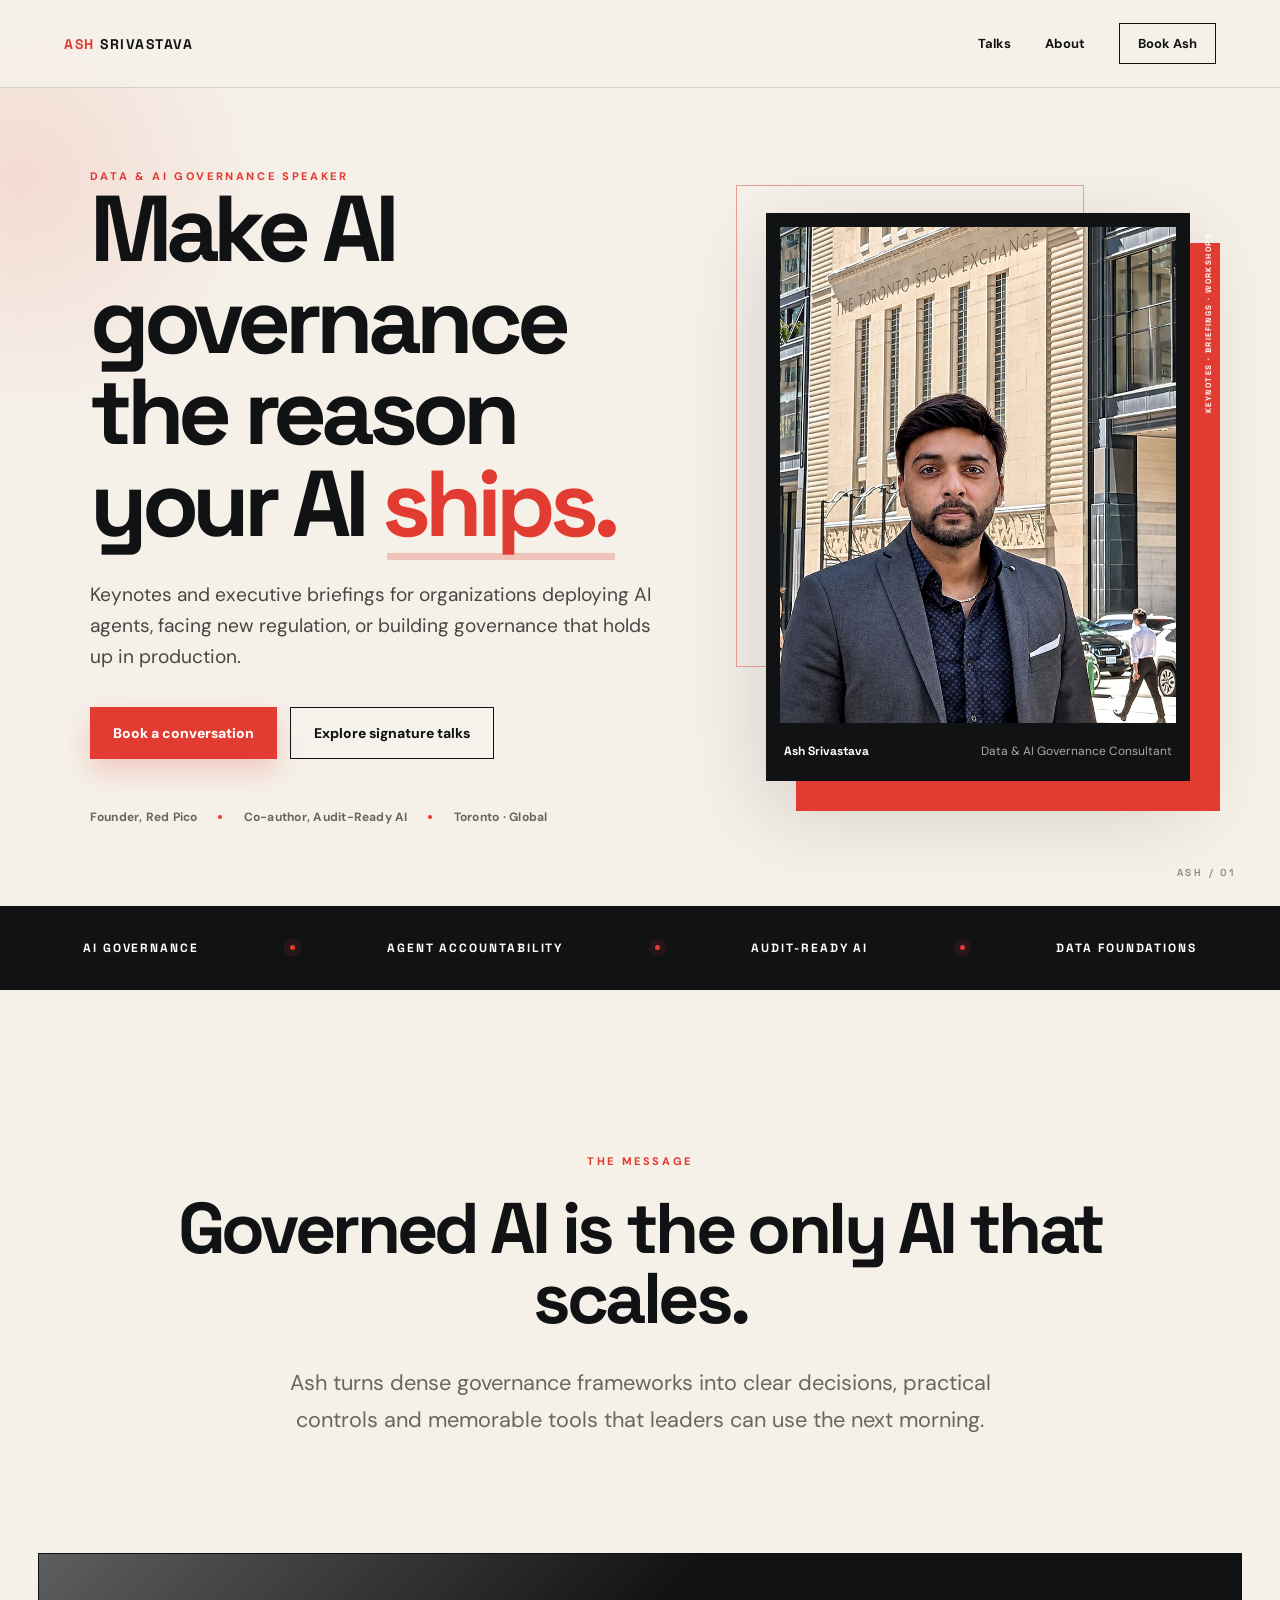
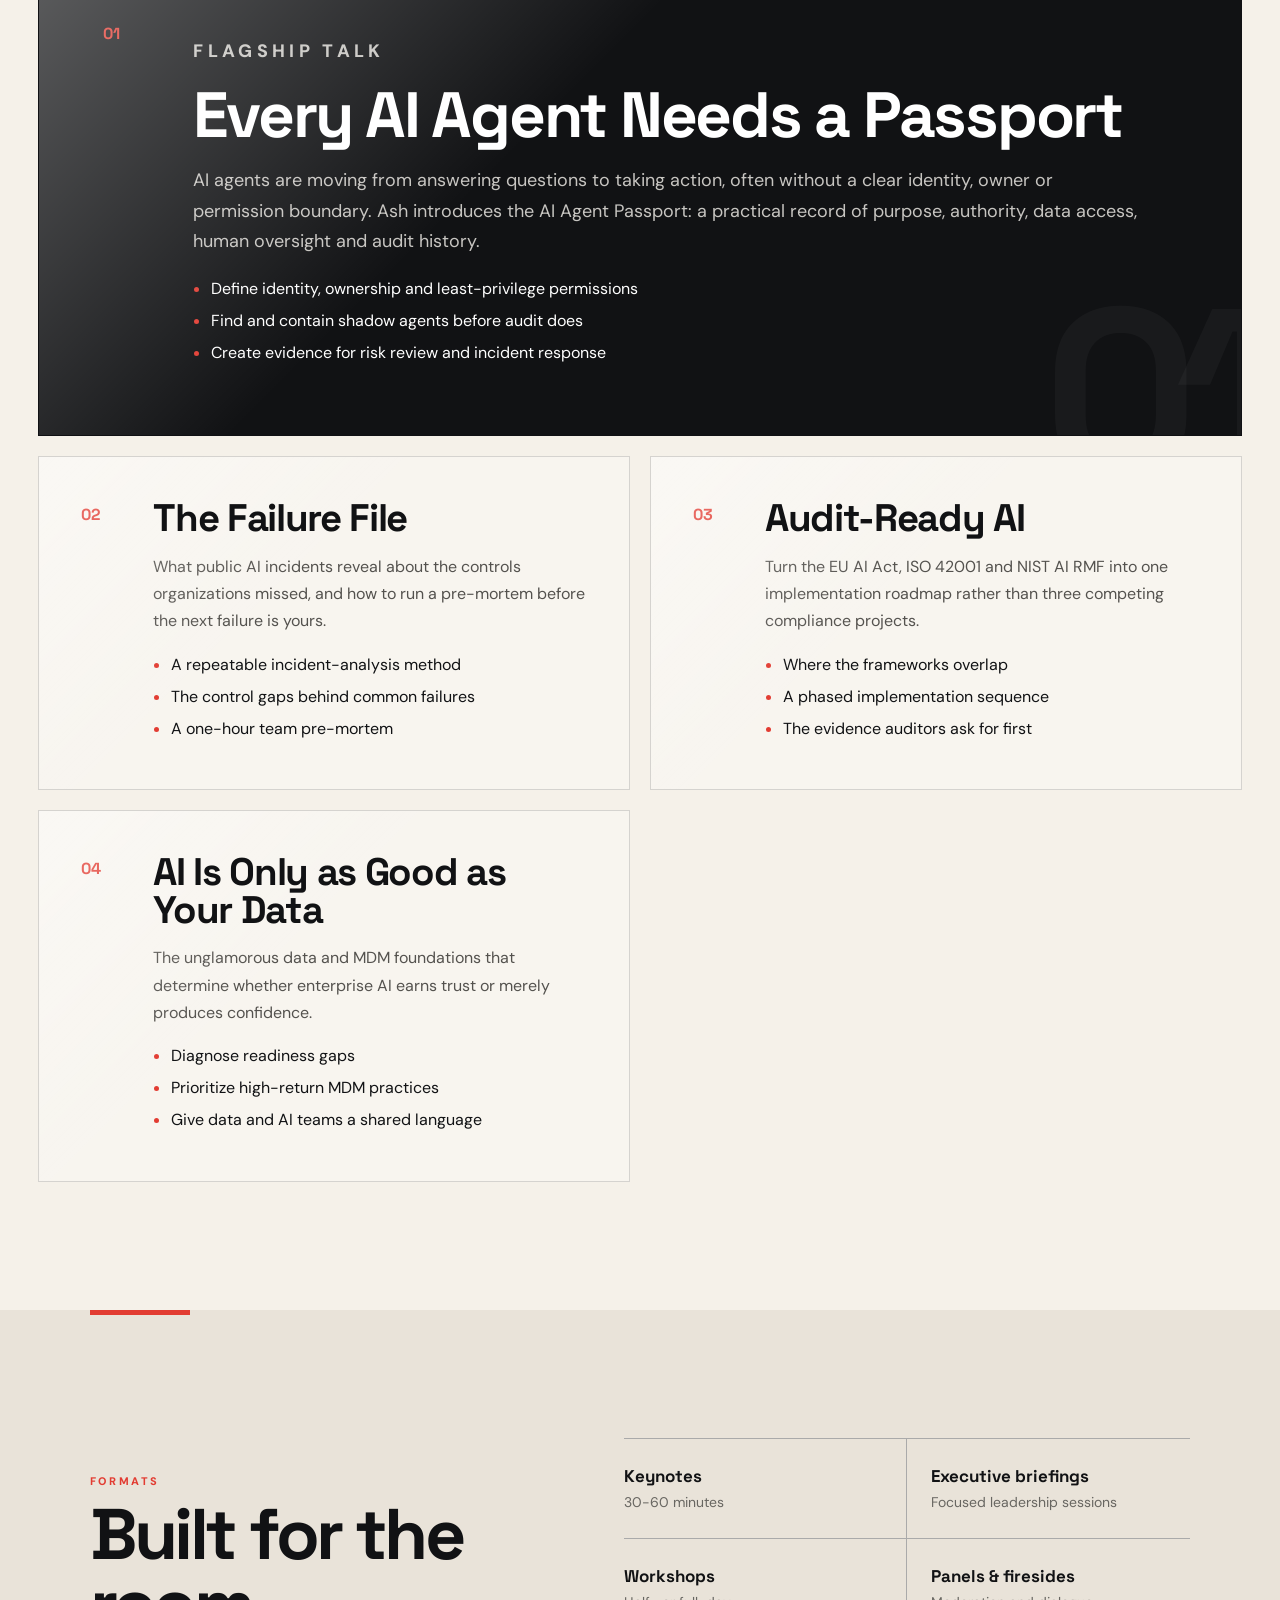
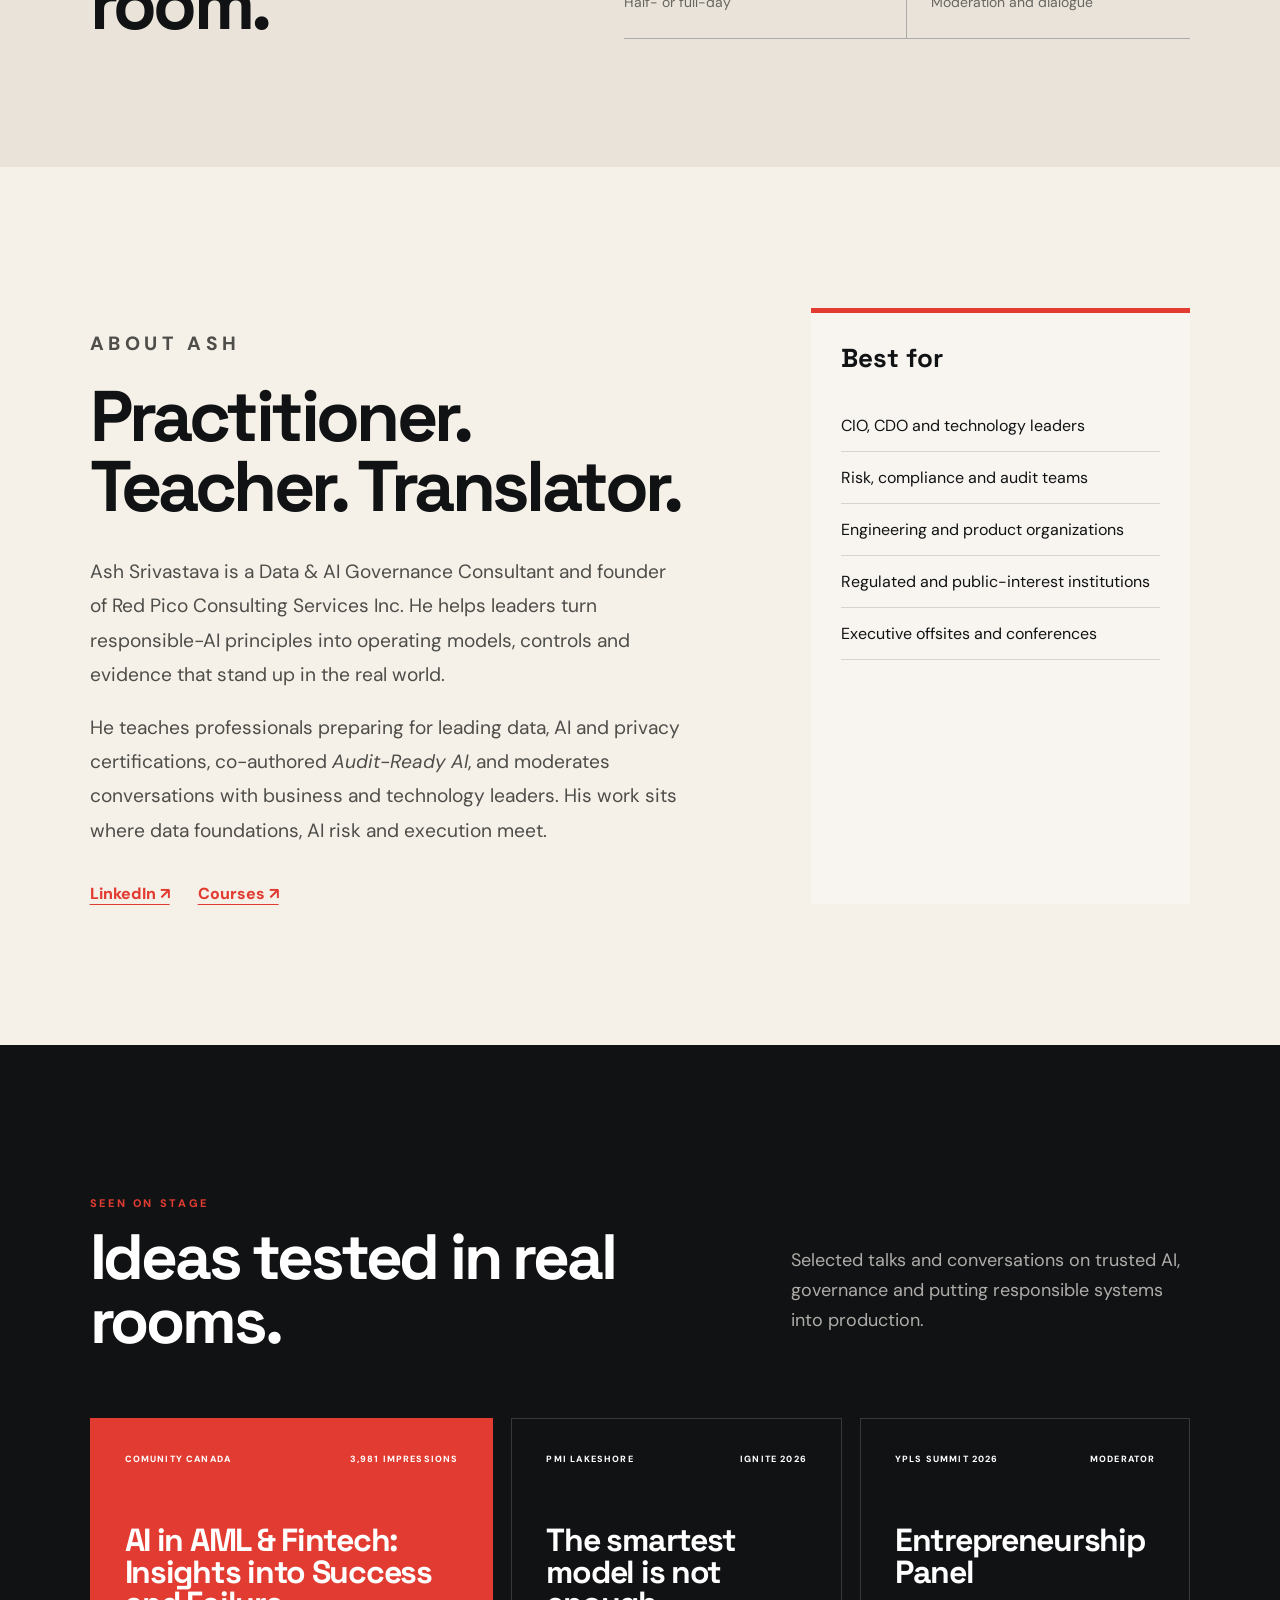
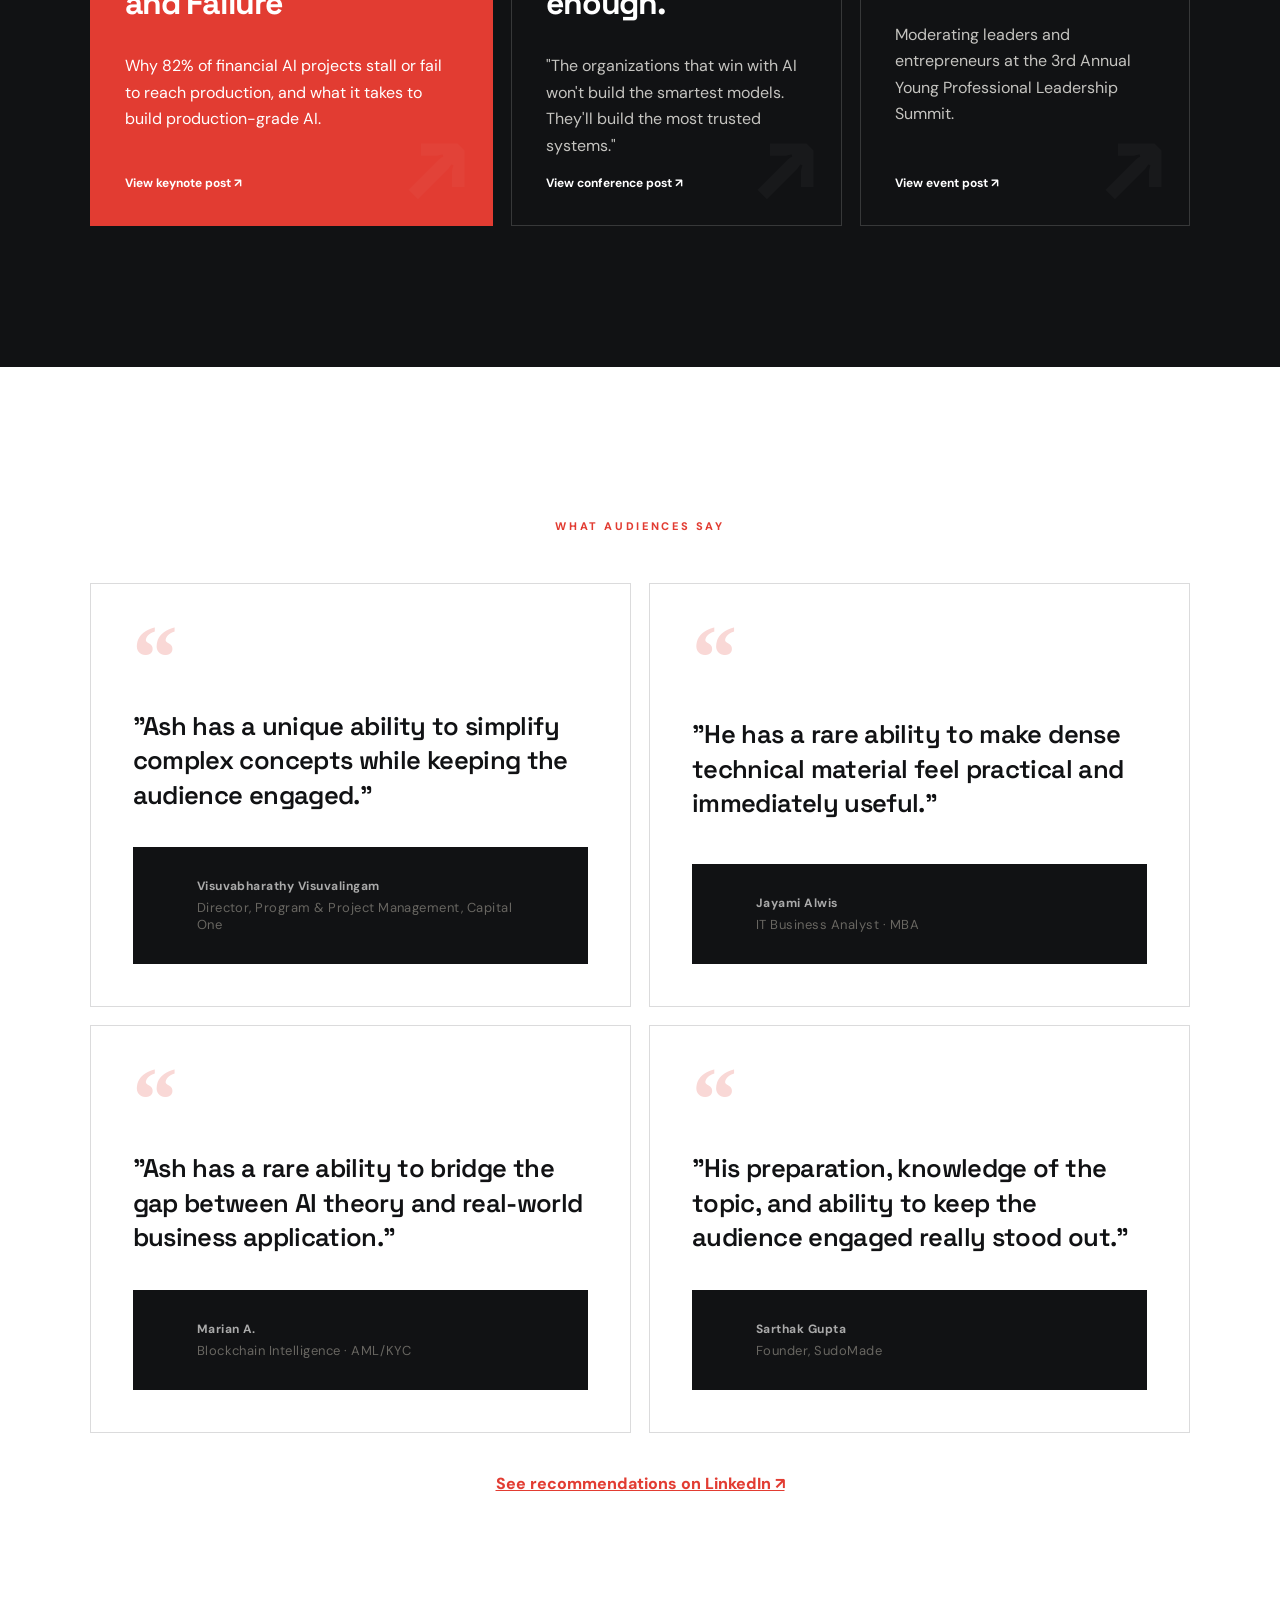
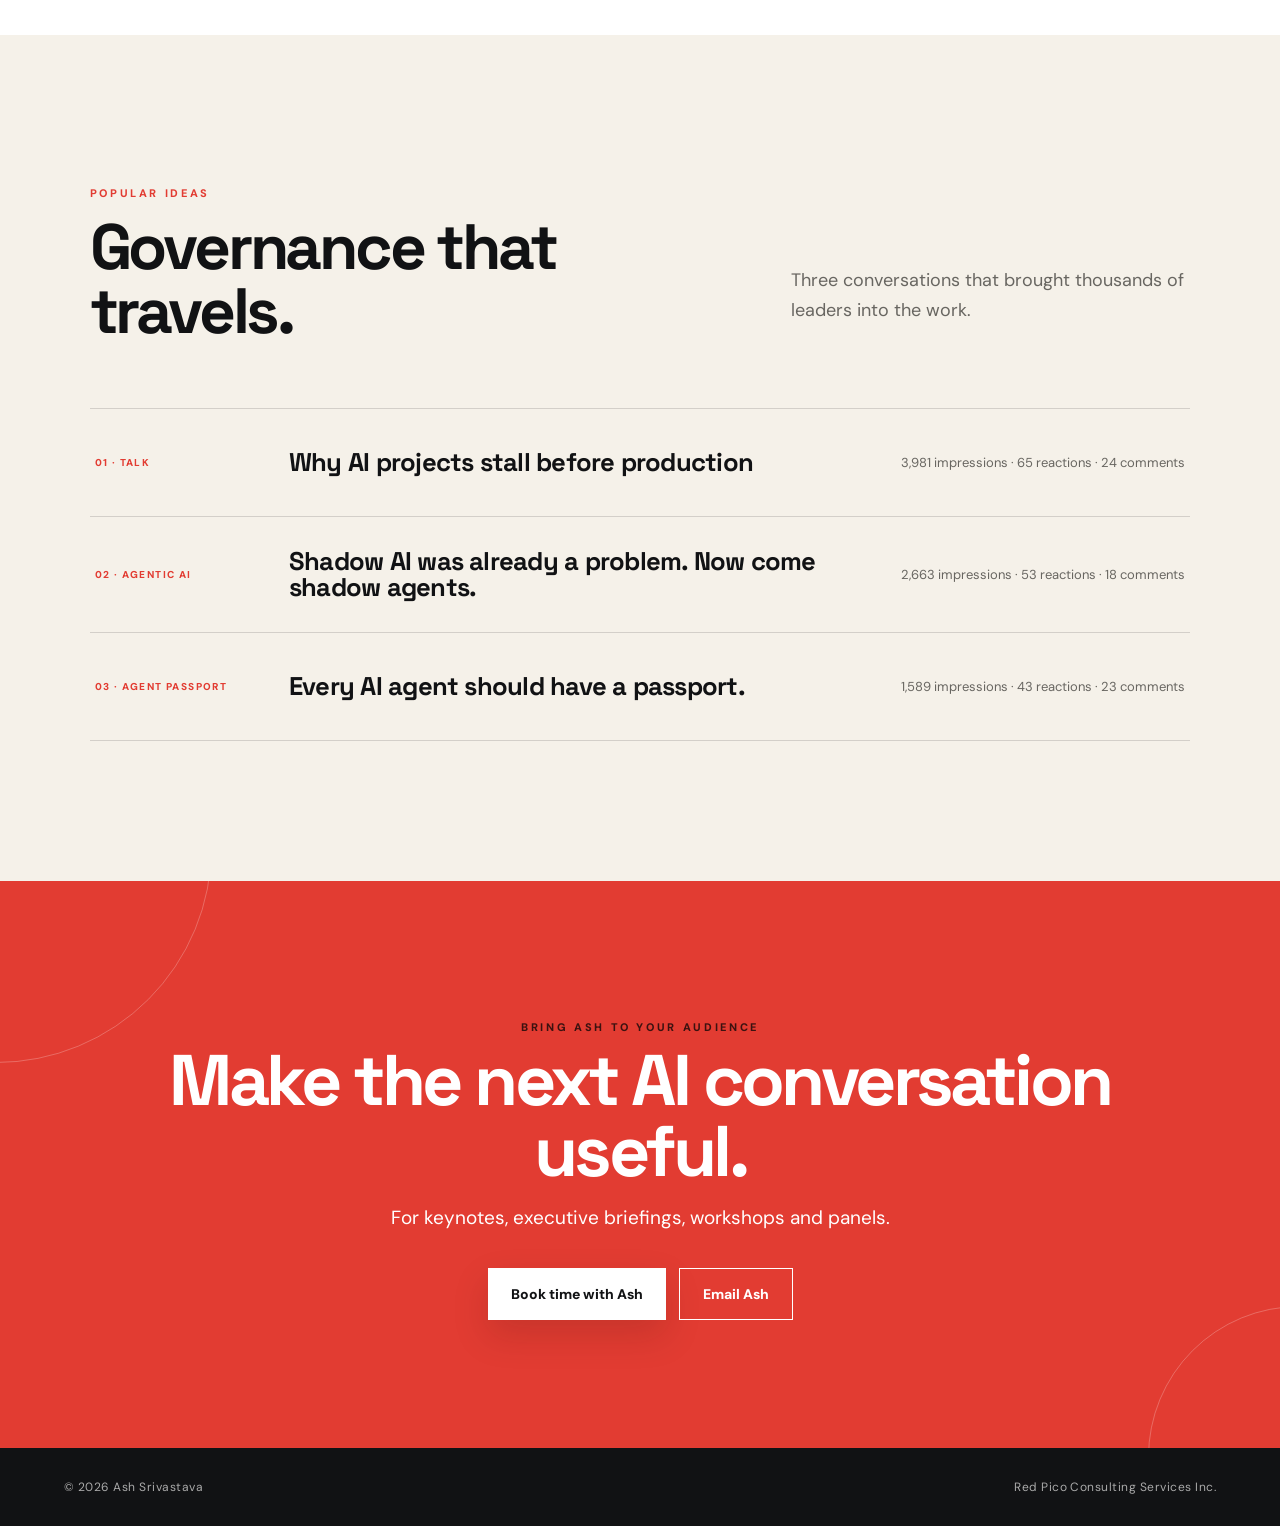
==== index.html @ 7bf3109d "Use professionally retouched hero headshot" ====
<!doctype html><html lang="en"><head><meta charset="utf-8"><meta name="viewport" content="width=device-width,initial-scale=1"><title>Ash Srivastava | Data & AI Governance Speaker</title><meta name="description" content="Keynotes, executive briefings and workshops on AI governance, agent accountability and audit-ready AI."><link rel="preconnect" href="https://fonts.googleapis.com"><link rel="preconnect" href="https://fonts.gstatic.com" crossorigin><link href="https://fonts.googleapis.com/css2?family=DM+Sans:wght@400;500;600;700&family=Space+Grotesk:wght@500;600;700&display=swap" rel="stylesheet"><link rel="stylesheet" href="styles-v3.css"></head><body>
<header class="nav"><a class="brand" href="#top"><span>ASH</span> SRIVASTAVA</a><nav><a href="#talks">Talks</a><a href="#about">About</a><a href="#book" class="nav-cta">Book Ash</a></nav></header>
<main id="top">
<section class="hero"><div class="hero-copy"><div class="eyebrow">DATA & AI GOVERNANCE SPEAKER</div><h1>Make AI governance the reason your AI <em>ships.</em></h1><p class="lede">Keynotes and executive briefings for organizations deploying AI agents, facing new regulation, or building governance that holds up in production.</p><div class="actions"><a class="button primary" href="https://theconsultant72.zohobookings.com/4635987000005736002">Book a conversation</a><a class="button secondary" href="#talks">Explore signature talks</a></div><div class="proof"><span>Founder, Red Pico</span><span>Co-author, Audit-Ready AI</span><span>Toronto · Global</span></div></div><div class="portrait"><div class="portrait-frame"><img src="[data-uri]" alt="Ash Srivastava"><div class="portrait-tag"><b>Ash Srivastava</b><span>Data & AI Governance Consultant</span></div></div></div></section>
<section class="marquee"><span>AI GOVERNANCE</span><i></i><span>AGENT ACCOUNTABILITY</span><i></i><span>AUDIT-READY AI</span><i></i><span>DATA FOUNDATIONS</span></section>
<section class="intro"><p class="kicker">THE MESSAGE</p><h2>Governed AI is the only AI that scales.</h2><p>Ash turns dense governance frameworks into clear decisions, practical controls and memorable tools that leaders can use the next morning.</p></section>
<section id="talks" class="talks"><article class="talk featured"><div class="num">01</div><div><p class="tag">FLAGSHIP TALK</p><h3>Every AI Agent Needs a Passport</h3><p>AI agents are moving from answering questions to taking action, often without a clear identity, owner or permission boundary. Ash introduces the AI Agent Passport: a practical record of purpose, authority, data access, human oversight and audit history.</p><ul><li>Define identity, ownership and least-privilege permissions</li><li>Find and contain shadow agents before audit does</li><li>Create evidence for risk review and incident response</li></ul></div></article>
<article class="talk"><div class="num">02</div><div><h3>The Failure File</h3><p>What public AI incidents reveal about the controls organizations missed, and how to run a pre-mortem before the next failure is yours.</p><ul><li>A repeatable incident-analysis method</li><li>The control gaps behind common failures</li><li>A one-hour team pre-mortem</li></ul></div></article>
<article class="talk"><div class="num">03</div><div><h3>Audit-Ready AI</h3><p>Turn the EU AI Act, ISO 42001 and NIST AI RMF into one implementation roadmap rather than three competing compliance projects.</p><ul><li>Where the frameworks overlap</li><li>A phased implementation sequence</li><li>The evidence auditors ask for first</li></ul></div></article>
<article class="talk"><div class="num">04</div><div><h3>AI Is Only as Good as Your Data</h3><p>The unglamorous data and MDM foundations that determine whether enterprise AI earns trust or merely produces confidence.</p><ul><li>Diagnose readiness gaps</li><li>Prioritize high-return MDM practices</li><li>Give data and AI teams a shared language</li></ul></div></article></section>
<section class="formats"><div><p class="kicker">FORMATS</p><h2>Built for the room.</h2></div><div class="format-grid"><div><b>Keynotes</b><span>30-60 minutes</span></div><div><b>Executive briefings</b><span>Focused leadership sessions</span></div><div><b>Workshops</b><span>Half- or full-day</span></div><div><b>Panels & firesides</b><span>Moderation and dialogue</span></div></div></section>
<section id="about" class="about"><div class="about-copy"><p class="kicker">ABOUT ASH</p><h2>Practitioner. Teacher. Translator.</h2><p>Ash Srivastava is a Data & AI Governance Consultant and founder of Red Pico Consulting Services Inc. He helps leaders turn responsible-AI principles into operating models, controls and evidence that stand up in the real world.</p><p>He teaches professionals preparing for leading data, AI and privacy certifications, co-authored <i>Audit-Ready AI</i>, and moderates conversations with business and technology leaders. His work sits where data foundations, AI risk and execution meet.</p><div class="links"><a href="https://www.linkedin.com/in/ashtalks">LinkedIn ↗</a><a href="https://maven.com/ashtalks">Courses ↗</a></div></div><aside><p>Best for</p><ul><li>CIO, CDO and technology leaders</li><li>Risk, compliance and audit teams</li><li>Engineering and product organizations</li><li>Regulated and public-interest institutions</li><li>Executive offsites and conferences</li></ul></aside></section>
<section class="proof-stage">
<div class="section-head"><div><p class="kicker">SEEN ON STAGE</p><h2>Ideas tested in real rooms.</h2></div><p>Selected talks and conversations on trusted AI, governance and putting responsible systems into production.</p></div>
<div class="stage-grid">
<a class="stage-card feature" href="https://www.linkedin.com/feed/update/urn:li:activity:7493335543326355457/" target="_blank" rel="noopener"><div class="stage-meta"><span>ComUnity Canada</span><span>3,981 impressions</span></div><h3>AI in AML & Fintech: Insights into Success and Failure</h3><p>Why 82% of financial AI projects stall or fail to reach production, and what it takes to build production-grade AI.</p><b>View keynote post ↗</b></a>
<a class="stage-card" href="https://www.linkedin.com/feed/update/urn:li:activity:7476343529036992512/" target="_blank" rel="noopener"><div class="stage-meta"><span>PMI Lakeshore</span><span>Ignite 2026</span></div><h3>The smartest model is not enough.</h3><p>"The organizations that win with AI won't build the smartest models. They'll build the most trusted systems."</p><b>View conference post ↗</b></a>
<a class="stage-card" href="https://www.linkedin.com/feed/update/urn:li:activity:7505340938773348353/" target="_blank" rel="noopener"><div class="stage-meta"><span>YPLS Summit 2026</span><span>Moderator</span></div><h3>Entrepreneurship Panel</h3><p>Moderating leaders and entrepreneurs at the 3rd Annual Young Professional Leadership Summit.</p><b>View event post ↗</b></a>
</div></section>
<section class="voices"><p class="kicker">WHAT AUDIENCES SAY</p><div class="quote-grid">
<blockquote><p>"Ash has a unique ability to simplify complex concepts while keeping the audience engaged."</p><footer><b>Visuvabharathy Visuvalingam</b><span>Director, Program & Project Management, Capital One</span></footer></blockquote>
<blockquote><p>"He has a rare ability to make dense technical material feel practical and immediately useful."</p><footer><b>Jayami Alwis</b><span>IT Business Analyst · MBA</span></footer></blockquote>
<blockquote><p>"Ash has a rare ability to bridge the gap between AI theory and real-world business application."</p><footer><b>Marian A.</b><span>Blockchain Intelligence · AML/KYC</span></footer></blockquote>
<blockquote><p>"His preparation, knowledge of the topic, and ability to keep the audience engaged really stood out."</p><footer><b>Sarthak Gupta</b><span>Founder, SudoMade</span></footer></blockquote>
</div><a class="recommend-link" href="https://www.linkedin.com/in/ashtalks/details/recommendations/" target="_blank" rel="noopener">See recommendations on LinkedIn ↗</a></section>
<section class="popular"><div class="section-head"><div><p class="kicker">POPULAR IDEAS</p><h2>Governance that travels.</h2></div><p>Three conversations that brought thousands of leaders into the work.</p></div><div class="popular-grid">
<a href="https://www.linkedin.com/feed/update/urn:li:activity:7493335543326355457/" target="_blank" rel="noopener"><span>01 · TALK</span><h3>Why AI projects stall before production</h3><p>3,981 impressions · 65 reactions · 24 comments</p></a>
<a href="https://www.linkedin.com/feed/update/urn:li:activity:7506437162049880064/" target="_blank" rel="noopener"><span>02 · AGENTIC AI</span><h3>Shadow AI was already a problem. Now come shadow agents.</h3><p>2,663 impressions · 53 reactions · 18 comments</p></a>
<a href="https://www.linkedin.com/feed/update/urn:li:activity:7505702432690319360/" target="_blank" rel="noopener"><span>03 · AGENT PASSPORT</span><h3>Every AI agent should have a passport.</h3><p>1,589 impressions · 43 reactions · 23 comments</p></a>
</div></section>
<section id="book" class="cta"><p class="kicker">BRING ASH TO YOUR AUDIENCE</p><h2>Make the next AI conversation useful.</h2><p>For keynotes, executive briefings, workshops and panels.</p><div class="actions"><a class="button light" href="https://theconsultant72.zohobookings.com/4635987000005736002">Book time with Ash</a><a class="button outline" href="mailto:ash@redpico.com">Email Ash</a></div></section>
</main><footer><span>© 2026 Ash Srivastava</span><span>Red Pico Consulting Services Inc.</span></footer></body></html>
---- styles-v3.css ----
:root{--ink:#111214;--ink2:#1b1d20;--paper:#f5f1e9;--paper2:#e9e3d9;--red:#e23c32;--red-dark:#b92821;--muted:#686661;--line:rgba(17,18,20,.15);--display:"Space Grotesk",sans-serif;--body:"DM Sans",sans-serif;--shadow:0 28px 80px rgba(25,21,18,.16)}*{box-sizing:border-box}html{scroll-behavior:smooth}body{margin:0;background:var(--paper);color:var(--ink);font-family:var(--body);-webkit-font-smoothing:antialiased;overflow-x:hidden}::selection{background:var(--red);color:white}.nav{height:88px;display:flex;align-items:center;justify-content:space-between;padding:0 clamp(24px,5vw,80px);border-bottom:1px solid var(--line);position:relative;z-index:10;background:rgba(245,241,233,.88);backdrop-filter:blur(15px)}.brand{font-family:var(--display);font-weight:700;letter-spacing:.11em;text-decoration:none;color:var(--ink);font-size:14px}.brand span{color:var(--red)}nav{display:flex;gap:34px;align-items:center}nav a{color:var(--ink);text-decoration:none;font-weight:700;font-size:13px;position:relative}nav a:not(.nav-cta):after{content:"";position:absolute;left:0;right:100%;bottom:-6px;height:2px;background:var(--red);transition:right .25s ease}nav a:hover:after{right:0}.nav-cta{border:1px solid var(--ink);padding:11px 18px;transition:.25s ease}.nav-cta:hover{background:var(--ink);color:white}.hero{min-height:calc(100vh - 88px);display:grid;grid-template-columns:minmax(0,1.16fr) minmax(360px,.84fr);align-items:center;gap:clamp(50px,7vw,115px);padding:clamp(70px,9vh,125px) clamp(28px,7vw,112px);position:relative;isolation:isolate}.hero:before{content:"";position:absolute;width:520px;height:520px;border-radius:50%;background:radial-gradient(circle,rgba(226,60,50,.12),transparent 68%);left:-240px;top:-170px;z-index:-1}.hero:after{content:"ASH / 01";position:absolute;right:3.5vw;bottom:28px;font:600 10px/1 var(--display);letter-spacing:.24em;color:#888}.eyebrow,.kicker,.tag{font-size:11px;letter-spacing:.24em;font-weight:800;color:var(--red);text-transform:uppercase}.hero h1,h2,h3{font-family:var(--display);line-height:.98;margin:0}.hero h1{font-size:clamp(60px,7.3vw,116px);letter-spacing:-.065em;max-width:960px;font-weight:700}.hero h1 em{color:var(--red);font-style:normal;position:relative}.hero h1 em:after{content:"";position:absolute;left:2%;right:0;bottom:.03em;height:.07em;background:var(--red);opacity:.25}.lede{font-size:clamp(18px,1.5vw,22px);line-height:1.62;max-width:670px;color:#494743;margin:30px 0 34px}.actions{display:flex;gap:13px;flex-wrap:wrap}.button{display:inline-flex;padding:16px 23px;text-decoration:none;font-weight:800;font-size:14px;align-items:center;justify-content:center;transition:transform .25s ease,box-shadow .25s ease,background .25s ease}.button:hover{transform:translateY(-3px)}.primary{background:var(--red);color:white;box-shadow:0 12px 28px rgba(226,60,50,.22)}.primary:hover{background:var(--red-dark);box-shadow:0 16px 32px rgba(226,60,50,.3)}.secondary{border:1px solid var(--ink);color:var(--ink);background:rgba(255,255,255,.15)}.proof{display:flex;gap:22px;flex-wrap:wrap;margin-top:50px;font-size:12px;font-weight:700;color:var(--muted);letter-spacing:.02em}.proof span{display:flex;align-items:center;gap:20px}.proof span:not(:last-child):after{content:"";width:4px;height:4px;border-radius:50%;background:var(--red)}.portrait{position:relative;transform:translateY(-5px)}.portrait:before{content:"";position:absolute;inset:-28px 25% 20% -30px;border:1px solid rgba(226,60,50,.45);z-index:-1}.portrait-frame{position:relative;background:var(--ink);padding:14px 14px 0;box-shadow:30px 30px 0 var(--red),var(--shadow)}.portrait-frame:before{content:"KEYNOTES · BRIEFINGS · WORKSHOPS";position:absolute;writing-mode:vertical-rl;transform:rotate(180deg);right:-22px;top:20px;color:white;font:700 8px/1 var(--display);letter-spacing:.18em;z-index:2}.portrait img{width:100%;display:block;aspect-ratio:4/5;object-fit:cover;object-position:center top;filter:saturate(.88) contrast(1.04)}.portrait-tag{background:var(--ink);color:white;padding:20px 4px 22px;display:flex;justify-content:space-between;gap:10px;font-size:12px}.portrait-tag b{font-family:var(--display)}.portrait-tag span{color:#a9aaac}.marquee{background:var(--ink);color:white;min-height:84px;padding:24px 4vw;display:flex;align-items:center;justify-content:space-around;gap:28px;font:700 12px/1 var(--display);letter-spacing:.16em;overflow:hidden;white-space:nowrap}.marquee i{width:5px;height:5px;border-radius:50%;background:var(--red);box-shadow:0 0 0 6px rgba(226,60,50,.1)}.intro{text-align:center;padding:clamp(110px,12vw,185px) 24px clamp(85px,9vw,130px);max-width:1100px;margin:auto}.intro .kicker{margin-bottom:25px}.intro h2,.formats h2,.about h2,.cta h2{font-size:clamp(45px,5.6vw,82px);letter-spacing:-.05em}.intro>p:last-child{font-size:clamp(18px,1.7vw,22px);color:var(--muted);max-width:760px;margin:30px auto 0;line-height:1.7}.talks{max-width:1320px;margin:auto;padding:0 clamp(20px,3vw,40px) clamp(110px,10vw,150px);display:grid;grid-template-columns:1fr 1fr;gap:20px}.talk{border:1px solid var(--line);padding:42px;display:grid;grid-template-columns:52px 1fr;gap:20px;background:rgba(255,255,255,.3);position:relative;overflow:hidden;transition:transform .3s ease,border-color .3s ease,box-shadow .3s ease}.talk:before{content:"";position:absolute;inset:0;background:linear-gradient(135deg,rgba(255,255,255,.32),transparent 40%);pointer-events:none}.talk:hover{transform:translateY(-5px);border-color:rgba(226,60,50,.55);box-shadow:0 22px 45px rgba(35,30,26,.08)}.talk.featured{grid-column:1/-1;background:var(--ink);color:white;padding:clamp(44px,5vw,70px);grid-template-columns:70px 1fr}.talk.featured:after{content:"01";position:absolute;right:-18px;bottom:-55px;font:700 240px/.8 var(--display);color:rgba(255,255,255,.035);letter-spacing:-.1em}.talk h3{font-size:clamp(30px,3vw,43px);letter-spacing:-.035em;position:relative}.talk.featured h3{font-size:clamp(45px,5vw,70px);max-width:950px}.talk p,.talk li{line-height:1.7}.talk p{color:#54524e}.talk.featured p{color:#c7c5c1;max-width:950px;font-size:18px}.talk ul{padding-left:18px;margin-bottom:0}.talk li{margin:5px 0}.talk li::marker{color:var(--red)}.num{font-family:var(--display);color:var(--red);font-weight:700;font-size:16px;padding-top:5px}.formats{background:var(--paper2);padding:clamp(90px,10vw,145px) clamp(28px,7vw,112px);display:grid;grid-template-columns:.85fr 1.15fr;gap:9vw;align-items:end;position:relative}.formats:before{content:"";position:absolute;top:0;left:7vw;width:100px;height:5px;background:var(--red)}.format-grid{display:grid;grid-template-columns:1fr 1fr;border-top:1px solid #aaa}.format-grid div{padding:27px 0;border-bottom:1px solid #aaa;display:flex;flex-direction:column;gap:7px}.format-grid div:nth-child(odd){border-right:1px solid #aaa;padding-right:24px}.format-grid div:nth-child(even){padding-left:24px}.format-grid b{font:700 17px/1.2 var(--display)}.format-grid span{color:var(--muted);font-size:14px}.about{padding:clamp(105px,11vw,165px) clamp(28px,7vw,112px);display:grid;grid-template-columns:1.22fr .78fr;gap:10vw;position:relative}.about-copy>p{font-size:clamp(17px,1.5vw,20px);line-height:1.78;color:#4e4d49;max-width:800px}.about-copy h2{margin:18px 0 34px}.links{display:flex;gap:28px;margin-top:35px}.links a{color:var(--red);font-weight:800;text-underline-offset:5px}.about aside{border-top:5px solid var(--red);padding-top:25px;background:rgba(255,255,255,.32);padding:30px}.about aside p{font:700 26px/1.2 var(--display);margin-top:0}.about aside li{padding:15px 0;border-bottom:1px solid var(--line);list-style:none}.about aside ul{padding:0;margin-bottom:0}.cta{background:var(--red);color:white;padding:clamp(100px,10vw,150px) max(7vw,28px);text-align:center;position:relative;overflow:hidden}.cta:before,.cta:after{content:"";position:absolute;border:1px solid rgba(255,255,255,.24);border-radius:50%}.cta:before{width:430px;height:430px;left:-220px;top:-250px}.cta:after{width:300px;height:300px;right:-170px;bottom:-160px}.cta .kicker{color:#3b1210}.cta h2{max-width:1000px;margin:auto}.cta p:not(.kicker){font-size:19px}.cta .actions{justify-content:center;margin-top:38px;position:relative;z-index:1}.light{background:white;color:var(--ink);box-shadow:0 15px 35px rgba(70,17,14,.17)}.outline{color:white;border:1px solid white}.outline:hover{background:white;color:var(--red)}footer{background:var(--ink);color:#aaa;padding:31px max(5vw,24px);display:flex;justify-content:space-between;font-size:12px;letter-spacing:.04em}@media(prefers-reduced-motion:no-preference){.hero-copy{animation:rise .8s ease both}.portrait{animation:rise .8s .12s ease both}.marquee span{animation:softPulse 5s ease-in-out infinite}@keyframes rise{from{opacity:0;transform:translateY(22px)}to{opacity:1;transform:translateY(0)}}@keyframes softPulse{0%,100%{opacity:.72}50%{opacity:1}}}@media(max-width:900px){nav a:not(.nav-cta){display:none}.hero{grid-template-columns:1fr;min-height:auto;padding-top:70px}.portrait{max-width:560px;margin-top:25px}.proof span:after{display:none}.talks{grid-template-columns:1fr}.talk.featured{grid-column:auto}.formats,.about{grid-template-columns:1fr}.format-grid{margin-top:35px}.portrait-tag{flex-direction:column}.intro{padding-top:100px}}@media(max-width:540px){.nav{height:74px;padding:0 18px}.brand{font-size:13px}.nav-cta{padding:9px 12px}.hero{padding:58px 22px 85px;gap:42px}.hero h1{font-size:52px}.lede{font-size:18px;margin-top:24px}.actions{gap:11px}.button{width:100%}.proof{gap:10px;margin-top:38px;line-height:1.5}.proof span{gap:0}.portrait{margin:10px 8px 0 0}.portrait-frame{box-shadow:14px 14px 0 var(--red);padding:9px 9px 0}.portrait:before{display:none}.marquee{justify-content:flex-start;min-height:70px}.intro{padding:88px 22px 65px}.talks{padding:0 14px 90px}.talk,.talk.featured{padding:28px 20px;grid-template-columns:35px 1fr;gap:10px}.talk.featured h3,.talk h3{font-size:30px}.talk.featured p{font-size:16px}.formats,.about,.cta{padding-left:22px;padding-right:22px}.format-grid{grid-template-columns:1fr}.format-grid div:nth-child(n){border-right:0;padding-left:0;padding-right:0}.about aside{padding:23px}.portrait-tag{font-size:11px}footer{gap:9px;flex-direction:column}}
.proof-stage,.popular{padding:clamp(105px,11vw,165px) clamp(28px,7vw,112px);background:var(--ink);color:#fff}.section-head{display:grid;grid-template-columns:1.2fr .8fr;gap:8vw;align-items:end;margin-bottom:65px}.section-head h2{font:700 clamp(44px,5vw,76px)/1 var(--display);letter-spacing:-.05em;margin:15px 0 0}.section-head>p{color:#aeada9;font-size:18px;line-height:1.65;max-width:520px}.stage-grid{display:grid;grid-template-columns:1.1fr .9fr .9fr;gap:18px}.stage-card{color:#fff;text-decoration:none;border:1px solid rgba(255,255,255,.16);padding:34px;min-height:360px;display:flex;flex-direction:column;transition:.3s ease;position:relative;overflow:hidden}.stage-card:after{content:"↗";position:absolute;right:20px;bottom:10px;font:700 110px/1 var(--display);color:rgba(255,255,255,.03)}.stage-card:hover{transform:translateY(-7px);border-color:var(--red);background:#181a1d}.stage-card.feature{background:var(--red);border-color:var(--red)}.stage-meta{display:flex;justify-content:space-between;gap:10px;text-transform:uppercase;letter-spacing:.13em;font-size:9px;font-weight:800}.stage-card h3{font-size:clamp(28px,2.5vw,40px);letter-spacing:-.04em;margin:60px 0 18px}.stage-card p{color:#c5c4c0;line-height:1.65}.stage-card.feature p{color:#fff}.stage-card b{margin-top:auto;font-size:12px}.voices{padding:clamp(105px,11vw,165px) clamp(28px,7vw,112px);background:#fff}.voices>.kicker{text-align:center;margin-bottom:50px}.quote-grid{display:grid;grid-template-columns:1fr 1fr;gap:18px;max-width:1250px;margin:auto}.quote-grid blockquote{margin:0;border:1px solid var(--line);padding:42px;min-height:280px;display:flex;flex-direction:column;justify-content:space-between;position:relative}.quote-grid blockquote:before{content:"“";font:700 90px/.7 Georgia;color:var(--red);opacity:.2}.quote-grid blockquote p{font:600 clamp(21px,2vw,29px)/1.35 var(--display);letter-spacing:-.025em;margin:20px 0 35px}.quote-grid footer{display:flex;flex-direction:column;gap:5px}.quote-grid footer span{color:var(--muted);font-size:13px}.recommend-link{display:block;text-align:center;margin-top:40px;color:var(--red);font-weight:800}.popular{background:var(--paper);color:var(--ink)}.popular .section-head>p{color:var(--muted)}.popular-grid{border-top:1px solid var(--line)}.popular-grid a{display:grid;grid-template-columns:.35fr 1.2fr .6fr;gap:25px;align-items:center;padding:32px 5px;border-bottom:1px solid var(--line);text-decoration:none;color:var(--ink);transition:.25s ease}.popular-grid a:hover{padding-left:18px;background:rgba(255,255,255,.38)}.popular-grid span{color:var(--red);font-size:10px;font-weight:800;letter-spacing:.14em}.popular-grid h3{font-size:clamp(22px,2vw,30px);letter-spacing:-.03em}.popular-grid p{color:var(--muted);font-size:13px;text-align:right}@media(max-width:900px){.stage-grid{grid-template-columns:1fr}.stage-card{min-height:300px}.section-head{grid-template-columns:1fr}.popular-grid a{grid-template-columns:1fr}.popular-grid p{text-align:left}.quote-grid{grid-template-columns:1fr}}@media(max-width:540px){.proof-stage,.voices,.popular{padding-left:22px;padding-right:22px}.stage-card{padding:27px;min-height:280px}.stage-card h3{margin-top:45px}.quote-grid blockquote{padding:28px;min-height:260px}.section-head{margin-bottom:45px}}
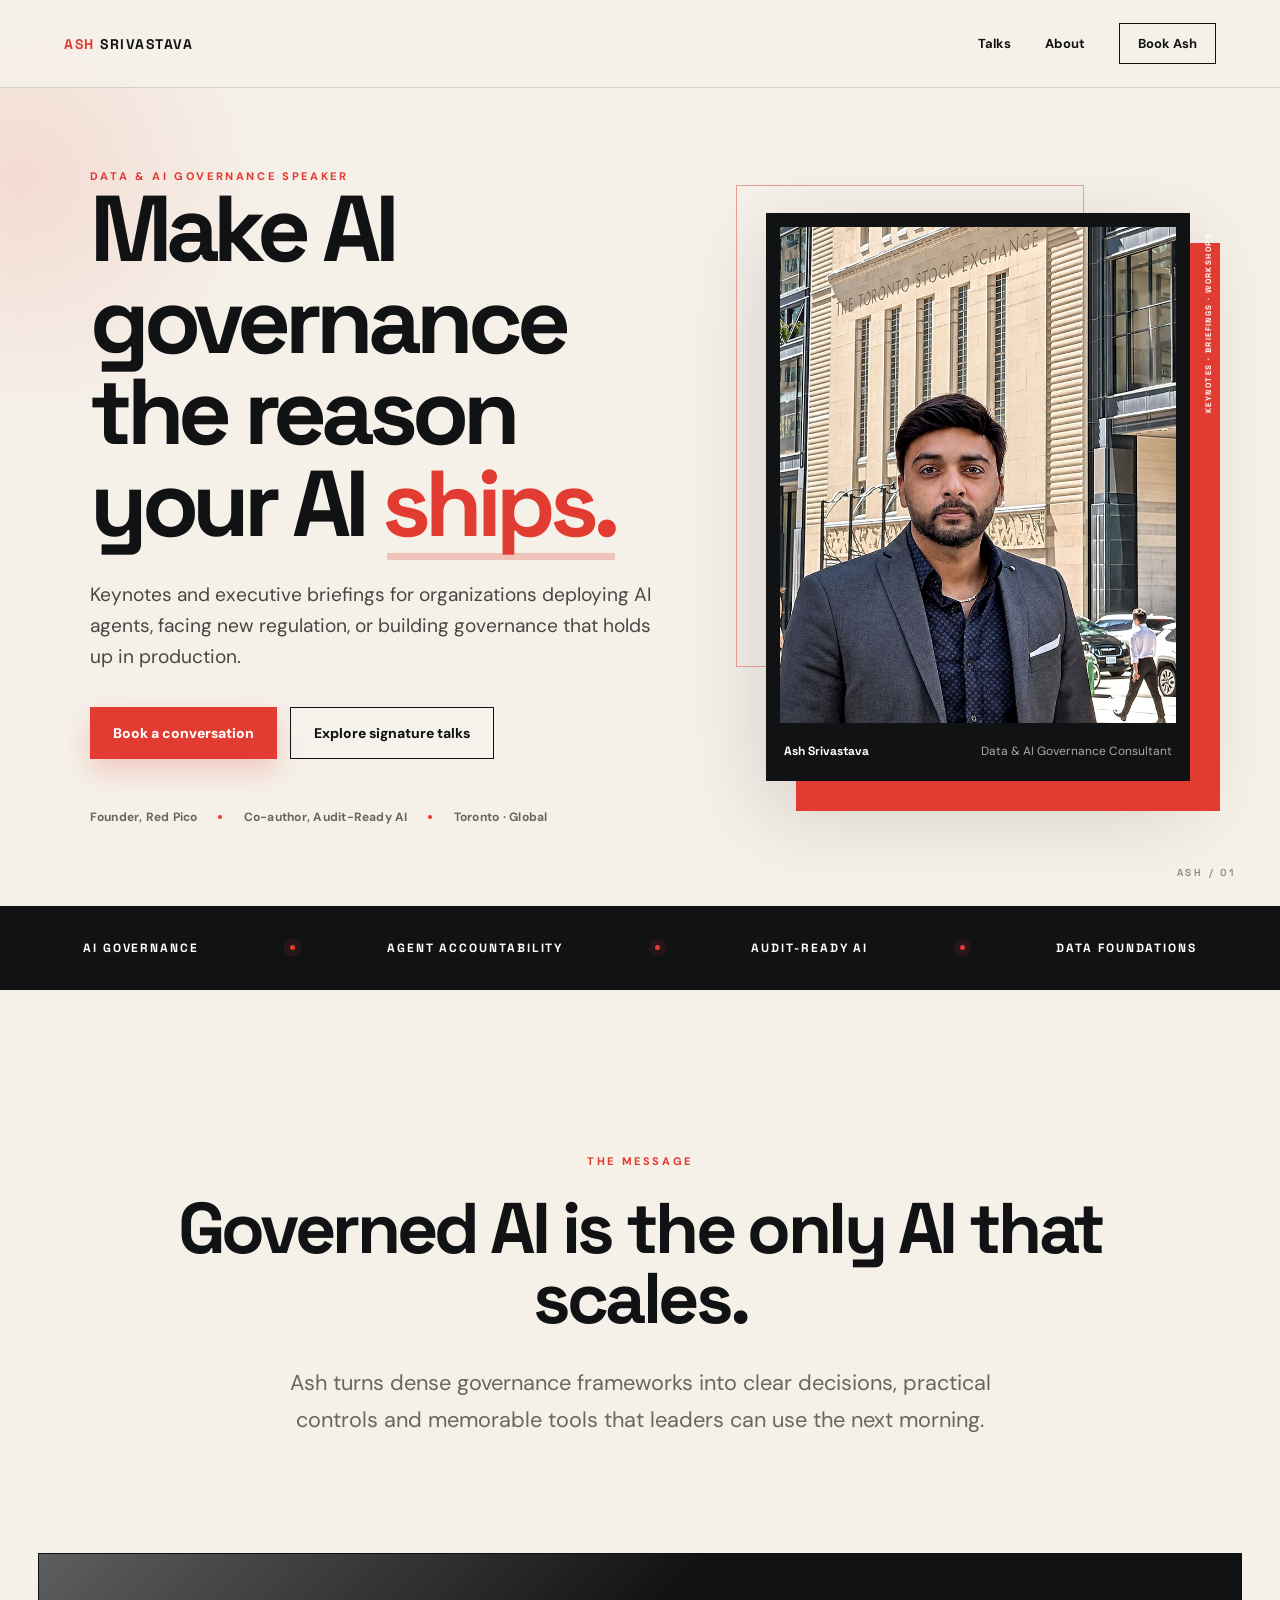
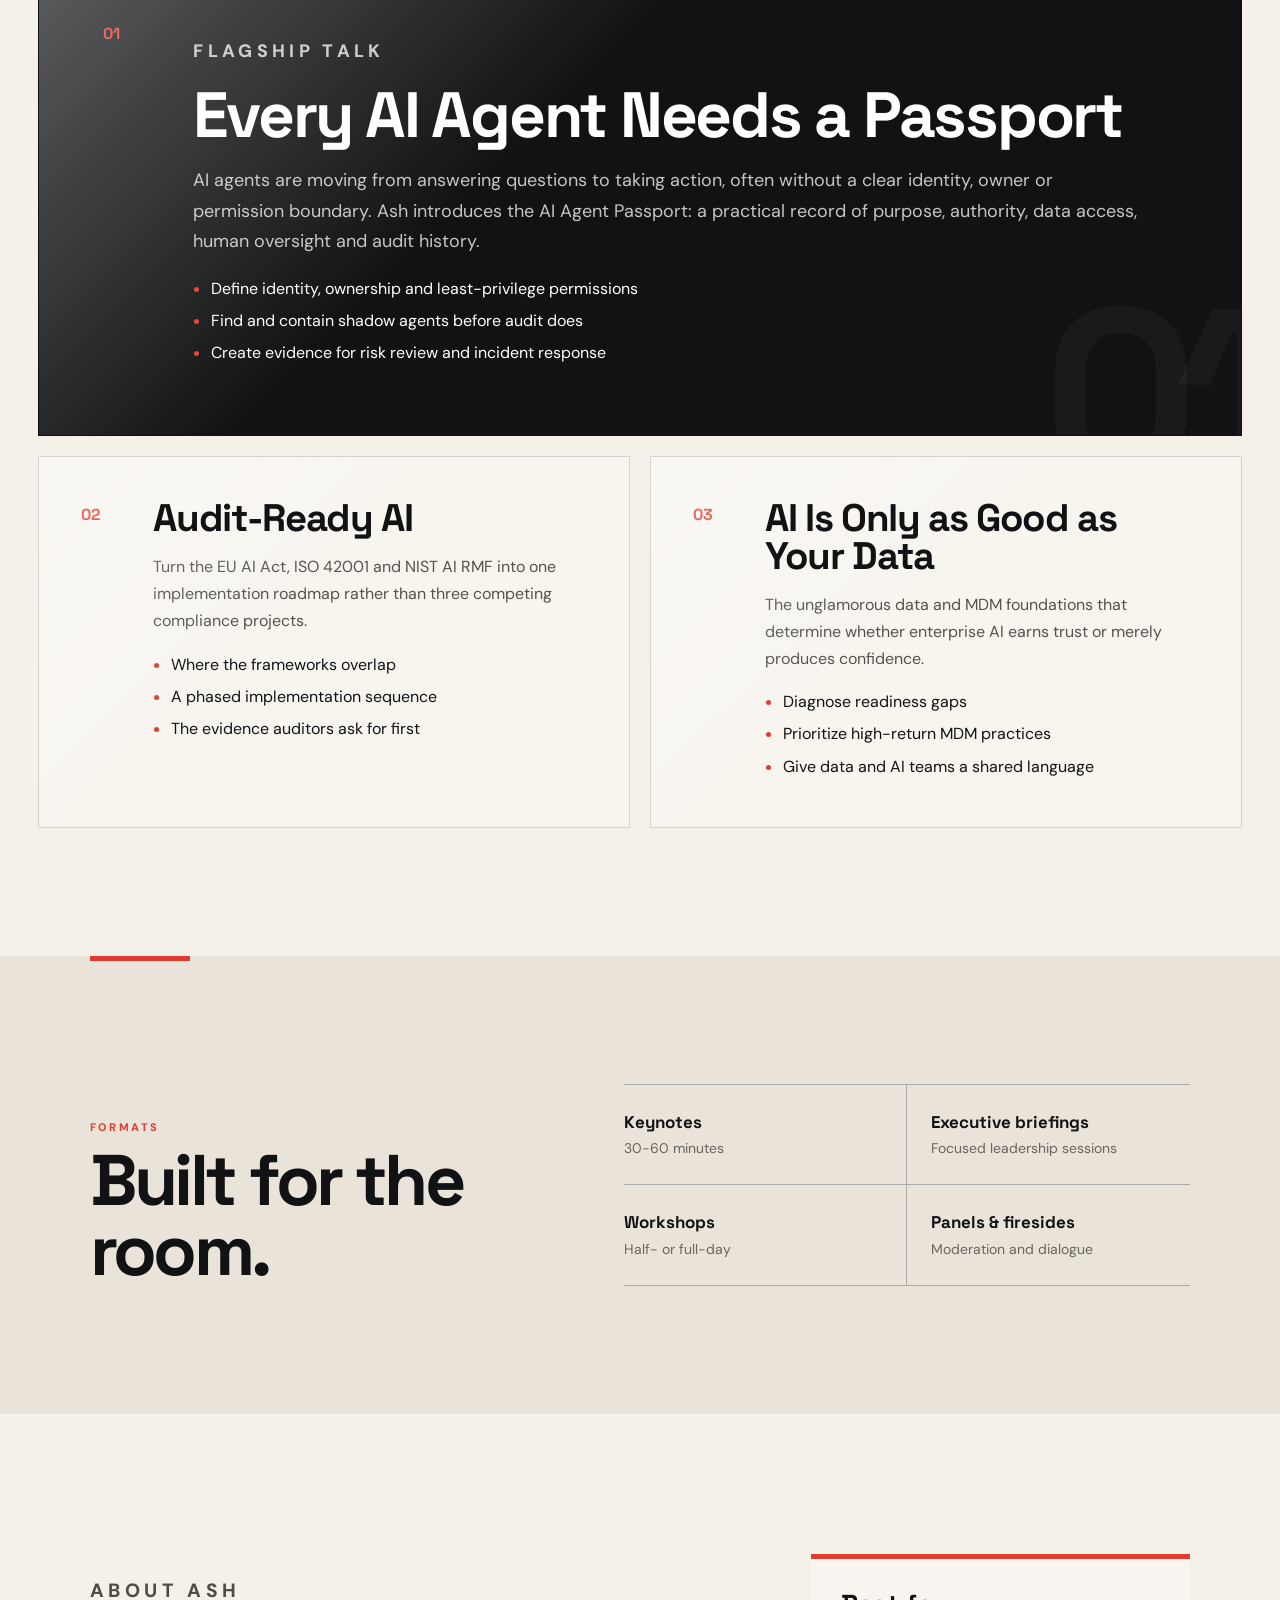
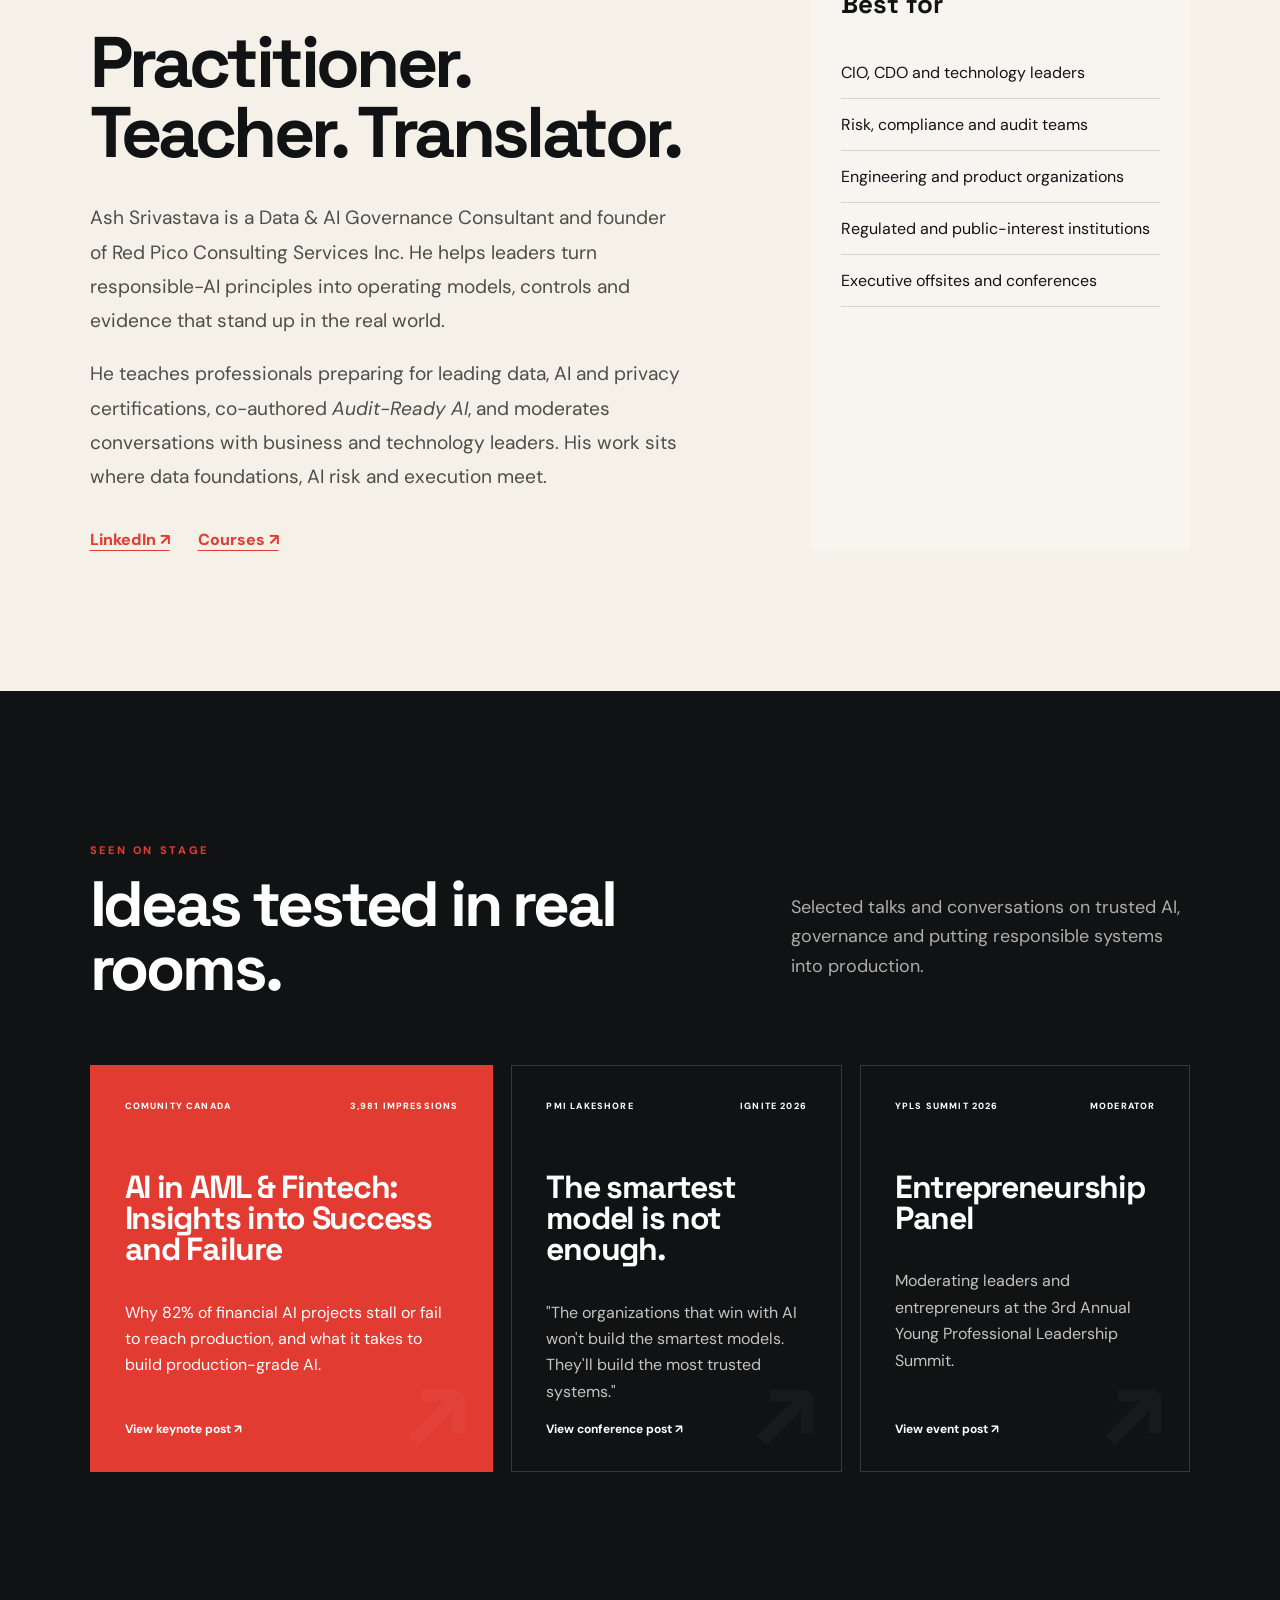
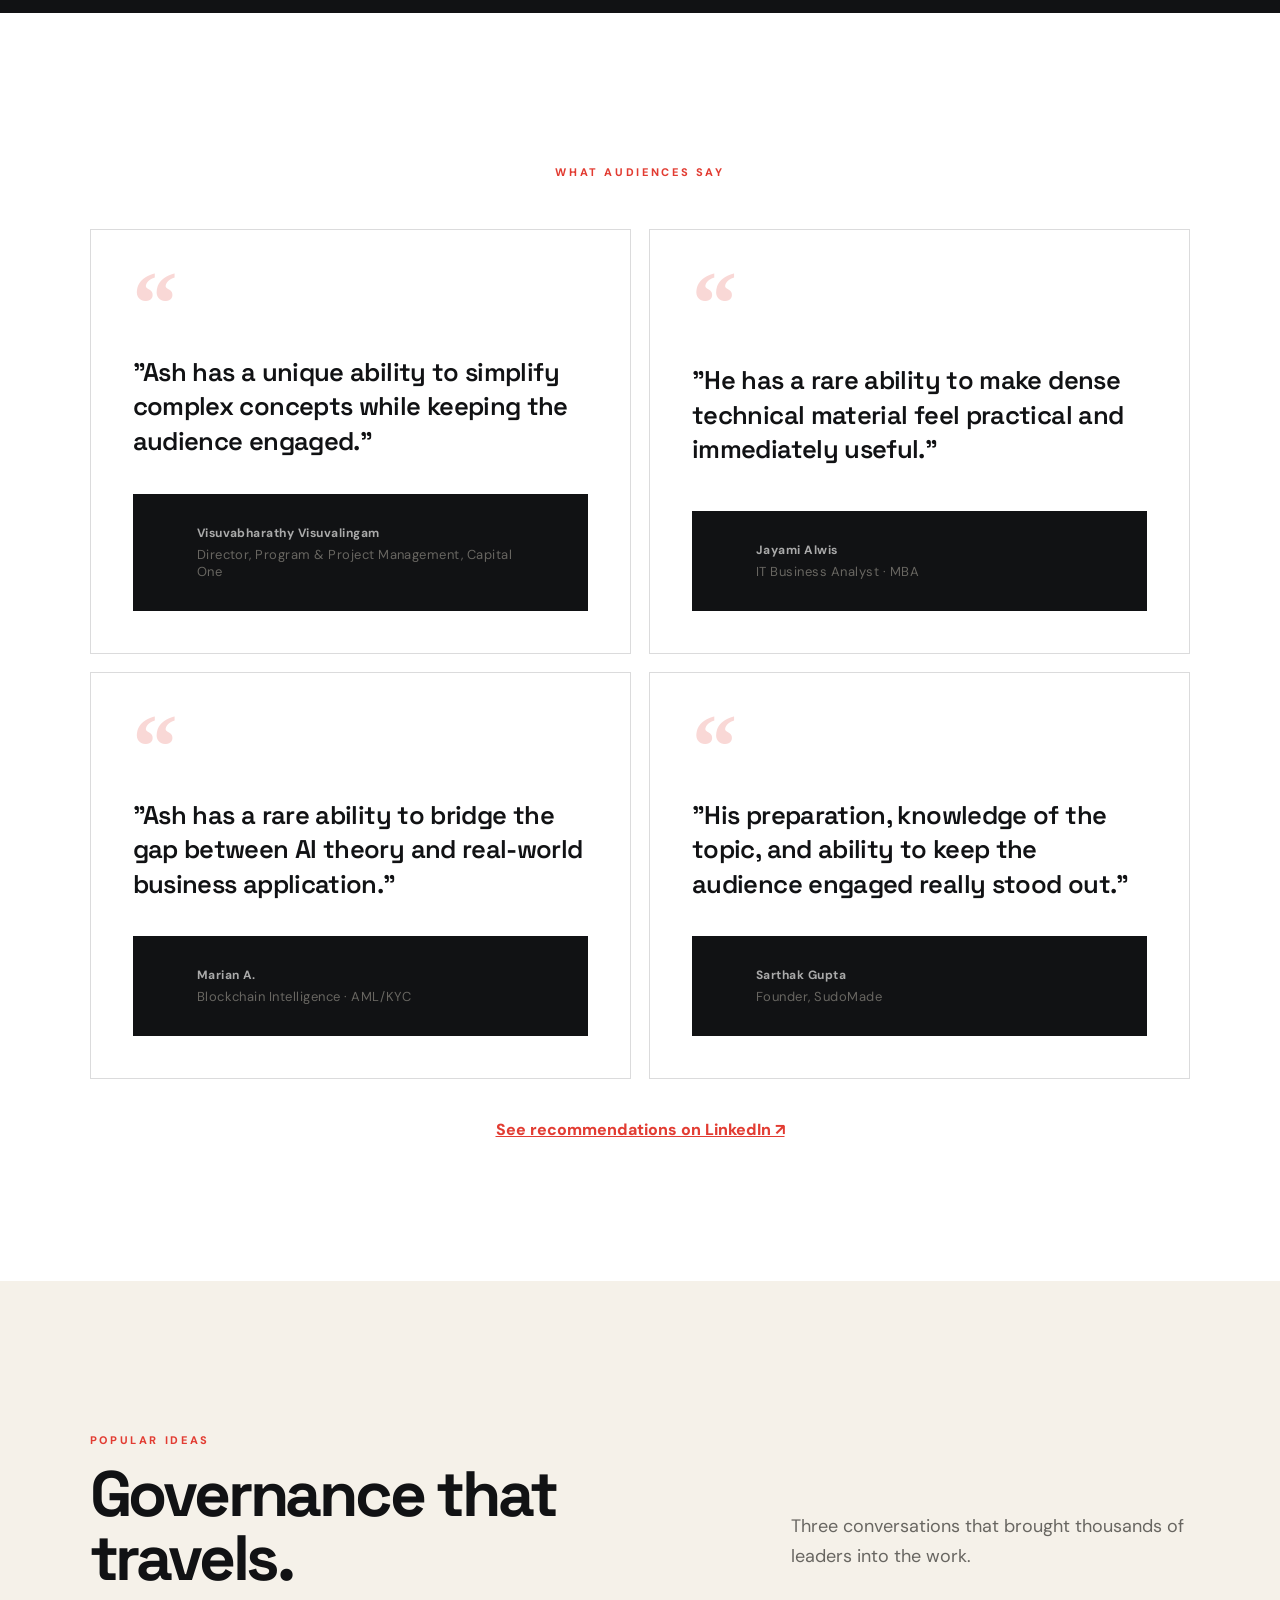
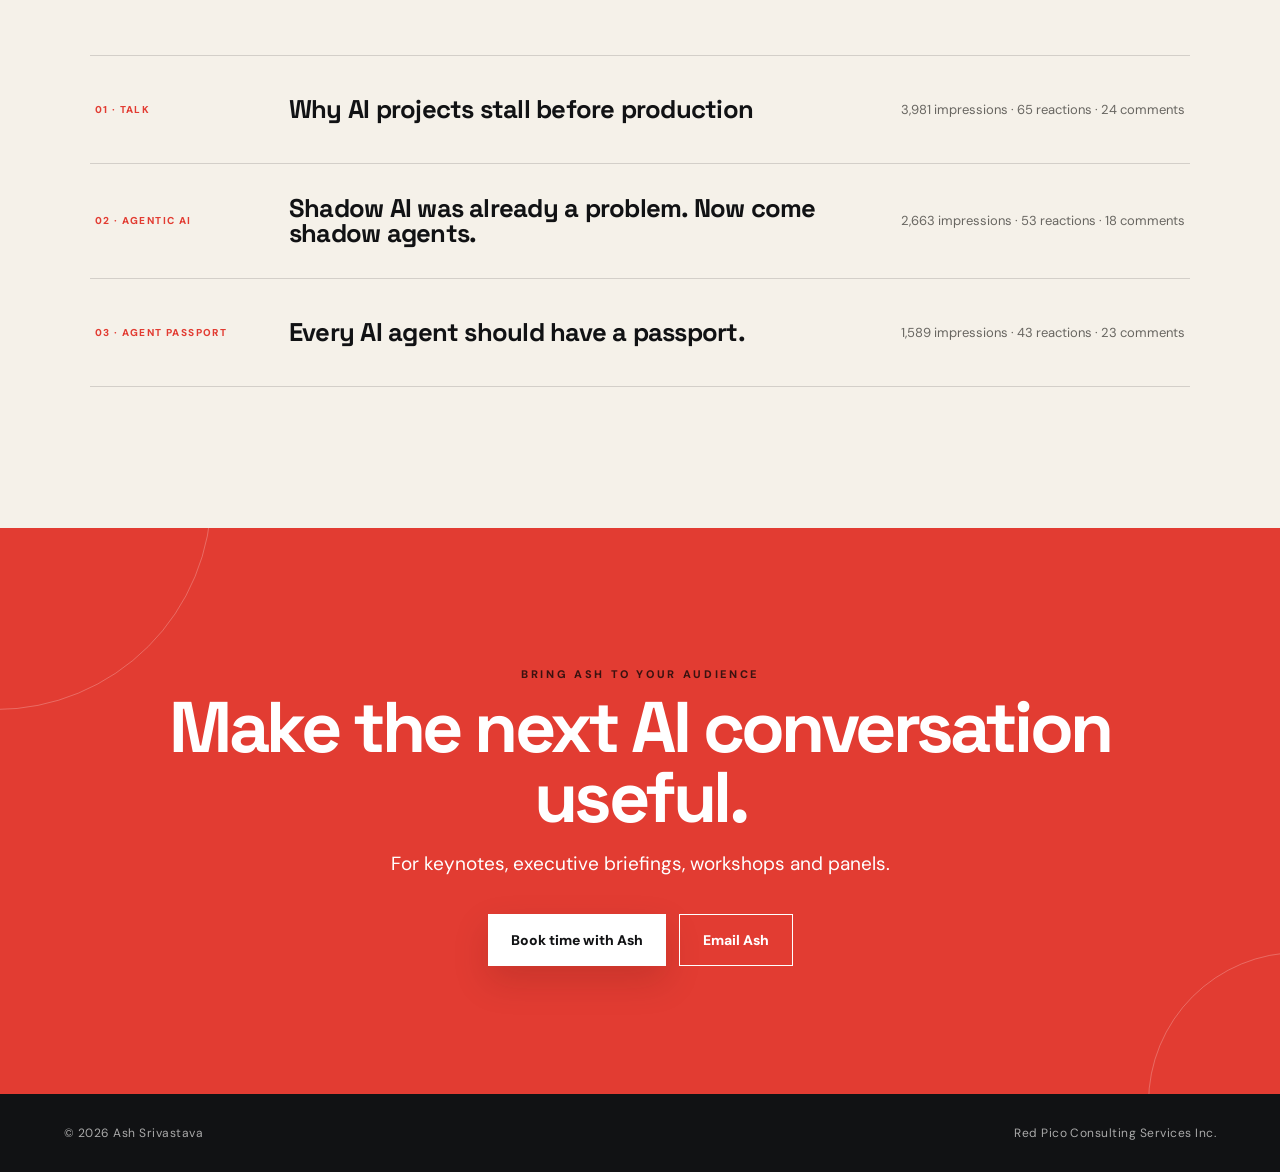
==== commit 6a81b489: "Remove The Failure File talk; renumber talks" ====
--- a/index.html
+++ b/index.html
@@ -5,9 +5,8 @@
 <section class="marquee"><span>AI GOVERNANCE</span><i></i><span>AGENT ACCOUNTABILITY</span><i></i><span>AUDIT-READY AI</span><i></i><span>DATA FOUNDATIONS</span></section>
 <section class="intro"><p class="kicker">THE MESSAGE</p><h2>Governed AI is the only AI that scales.</h2><p>Ash turns dense governance frameworks into clear decisions, practical controls and memorable tools that leaders can use the next morning.</p></section>
 <section id="talks" class="talks"><article class="talk featured"><div class="num">01</div><div><p class="tag">FLAGSHIP TALK</p><h3>Every AI Agent Needs a Passport</h3><p>AI agents are moving from answering questions to taking action, often without a clear identity, owner or permission boundary. Ash introduces the AI Agent Passport: a practical record of purpose, authority, data access, human oversight and audit history.</p><ul><li>Define identity, ownership and least-privilege permissions</li><li>Find and contain shadow agents before audit does</li><li>Create evidence for risk review and incident response</li></ul></div></article>
-<article class="talk"><div class="num">02</div><div><h3>The Failure File</h3><p>What public AI incidents reveal about the controls organizations missed, and how to run a pre-mortem before the next failure is yours.</p><ul><li>A repeatable incident-analysis method</li><li>The control gaps behind common failures</li><li>A one-hour team pre-mortem</li></ul></div></article>
-<article class="talk"><div class="num">03</div><div><h3>Audit-Ready AI</h3><p>Turn the EU AI Act, ISO 42001 and NIST AI RMF into one implementation roadmap rather than three competing compliance projects.</p><ul><li>Where the frameworks overlap</li><li>A phased implementation sequence</li><li>The evidence auditors ask for first</li></ul></div></article>
-<article class="talk"><div class="num">04</div><div><h3>AI Is Only as Good as Your Data</h3><p>The unglamorous data and MDM foundations that determine whether enterprise AI earns trust or merely produces confidence.</p><ul><li>Diagnose readiness gaps</li><li>Prioritize high-return MDM practices</li><li>Give data and AI teams a shared language</li></ul></div></article></section>
+<article class="talk"><div class="num">02</div><div><h3>Audit-Ready AI</h3><p>Turn the EU AI Act, ISO 42001 and NIST AI RMF into one implementation roadmap rather than three competing compliance projects.</p><ul><li>Where the frameworks overlap</li><li>A phased implementation sequence</li><li>The evidence auditors ask for first</li></ul></div></article>
+<article class="talk"><div class="num">03</div><div><h3>AI Is Only as Good as Your Data</h3><p>The unglamorous data and MDM foundations that determine whether enterprise AI earns trust or merely produces confidence.</p><ul><li>Diagnose readiness gaps</li><li>Prioritize high-return MDM practices</li><li>Give data and AI teams a shared language</li></ul></div></article></section>
 <section class="formats"><div><p class="kicker">FORMATS</p><h2>Built for the room.</h2></div><div class="format-grid"><div><b>Keynotes</b><span>30-60 minutes</span></div><div><b>Executive briefings</b><span>Focused leadership sessions</span></div><div><b>Workshops</b><span>Half- or full-day</span></div><div><b>Panels & firesides</b><span>Moderation and dialogue</span></div></div></section>
 <section id="about" class="about"><div class="about-copy"><p class="kicker">ABOUT ASH</p><h2>Practitioner. Teacher. Translator.</h2><p>Ash Srivastava is a Data & AI Governance Consultant and founder of Red Pico Consulting Services Inc. He helps leaders turn responsible-AI principles into operating models, controls and evidence that stand up in the real world.</p><p>He teaches professionals preparing for leading data, AI and privacy certifications, co-authored <i>Audit-Ready AI</i>, and moderates conversations with business and technology leaders. His work sits where data foundations, AI risk and execution meet.</p><div class="links"><a href="https://www.linkedin.com/in/ashtalks">LinkedIn ↗</a><a href="https://maven.com/ashtalks">Courses ↗</a></div></div><aside><p>Best for</p><ul><li>CIO, CDO and technology leaders</li><li>Risk, compliance and audit teams</li><li>Engineering and product organizations</li><li>Regulated and public-interest institutions</li><li>Executive offsites and conferences</li></ul></aside></section>
 <section class="proof-stage">
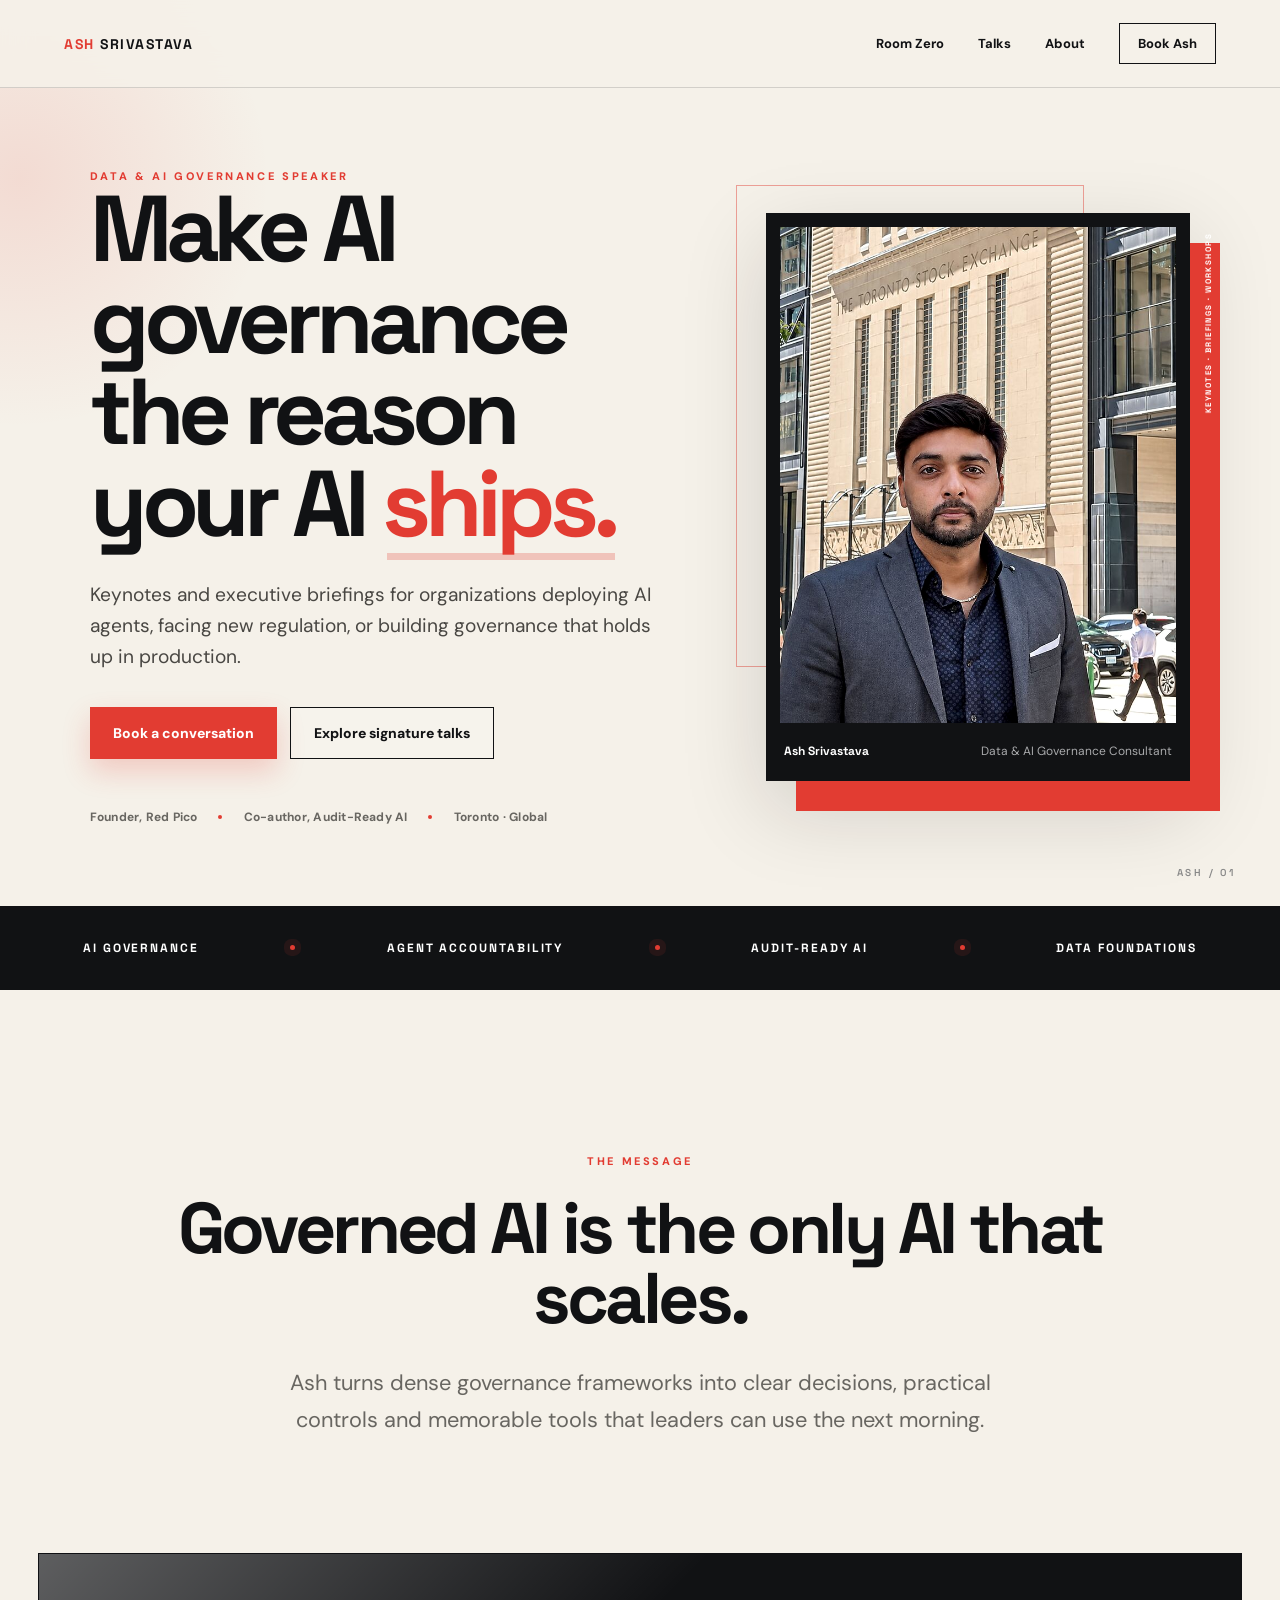
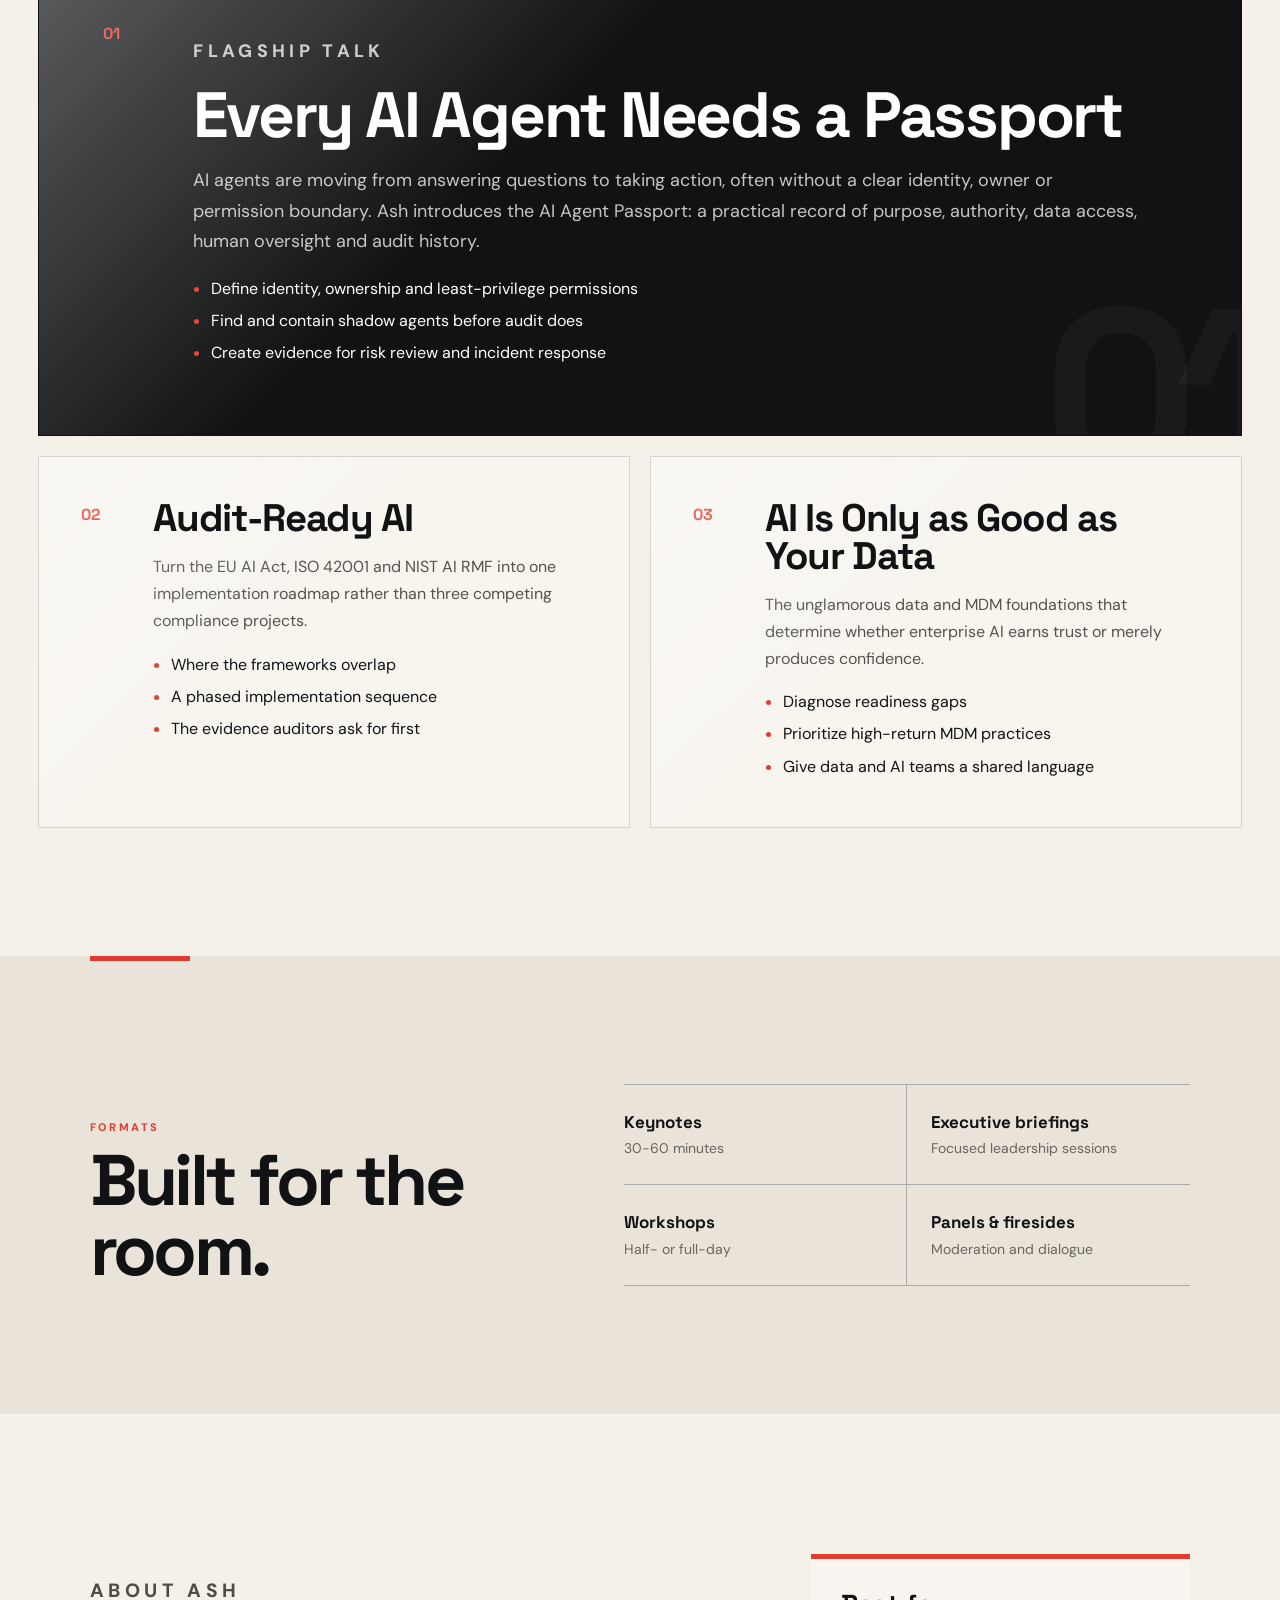
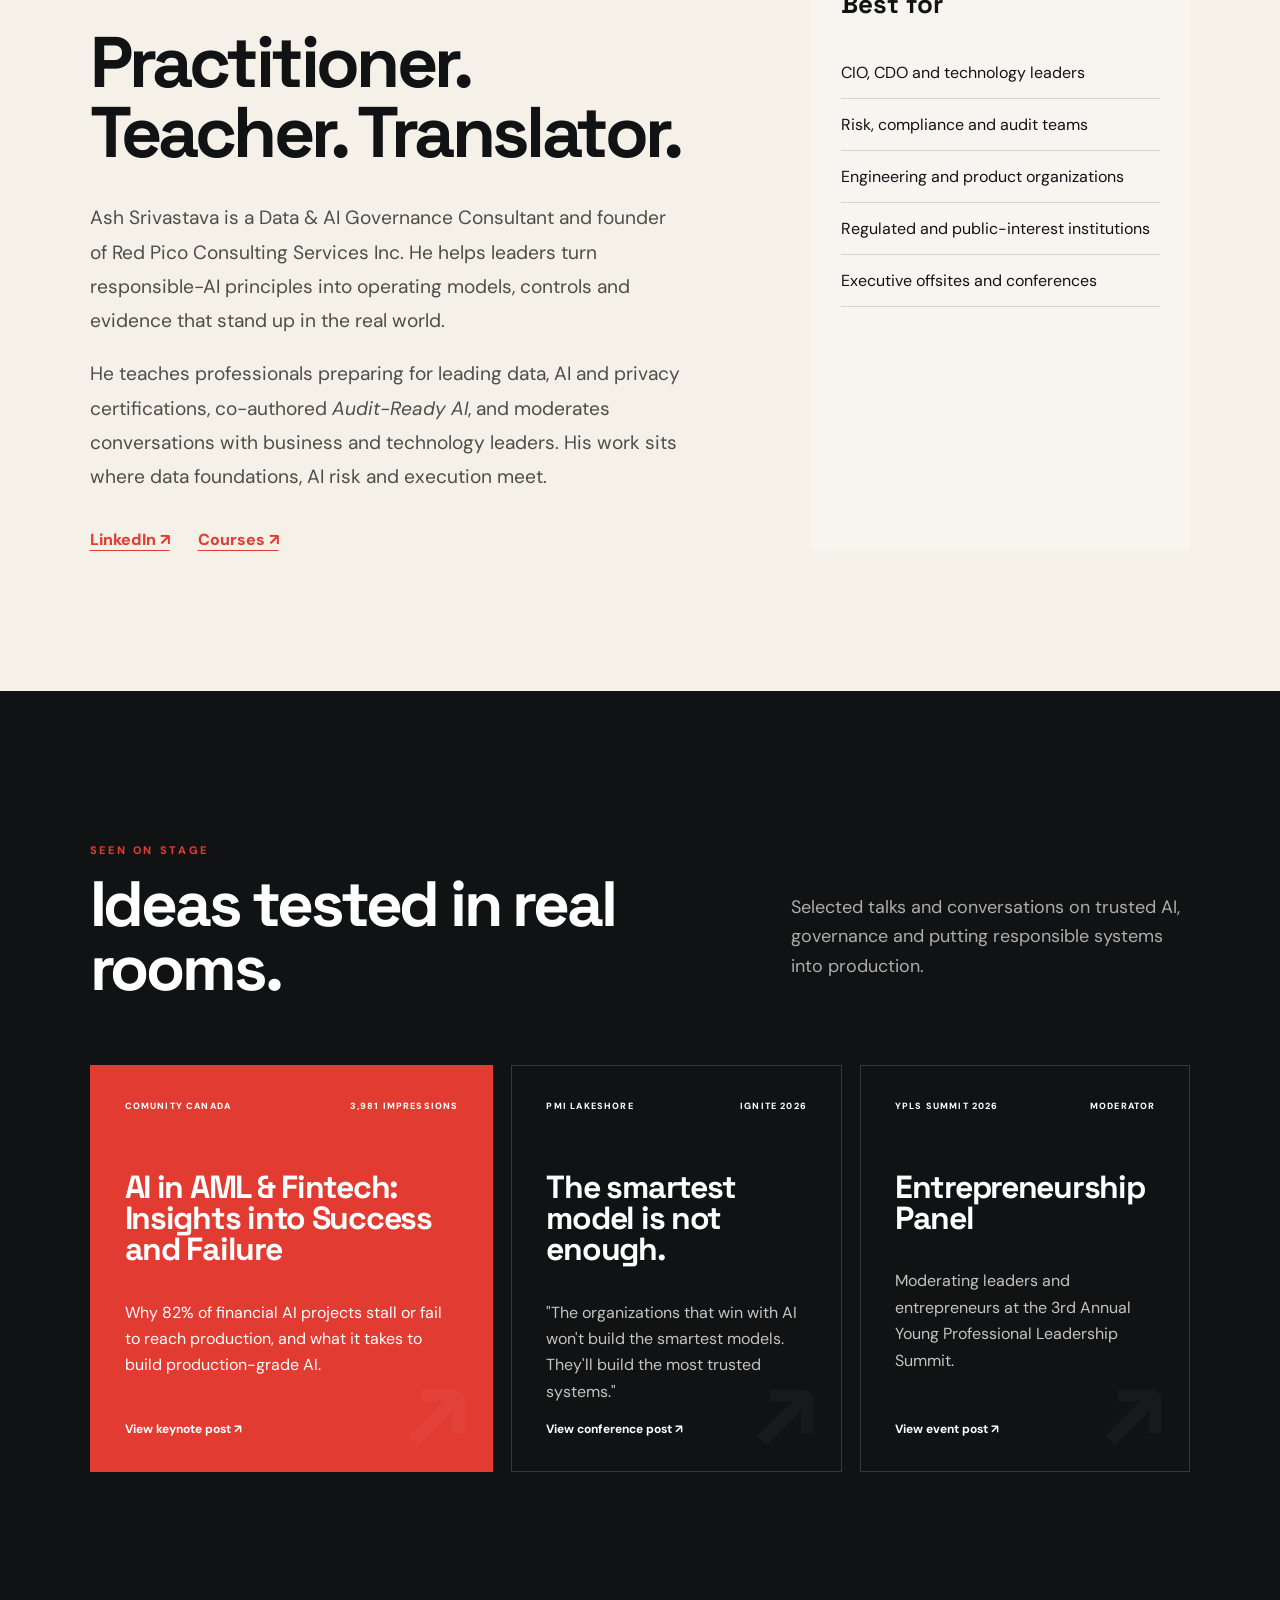
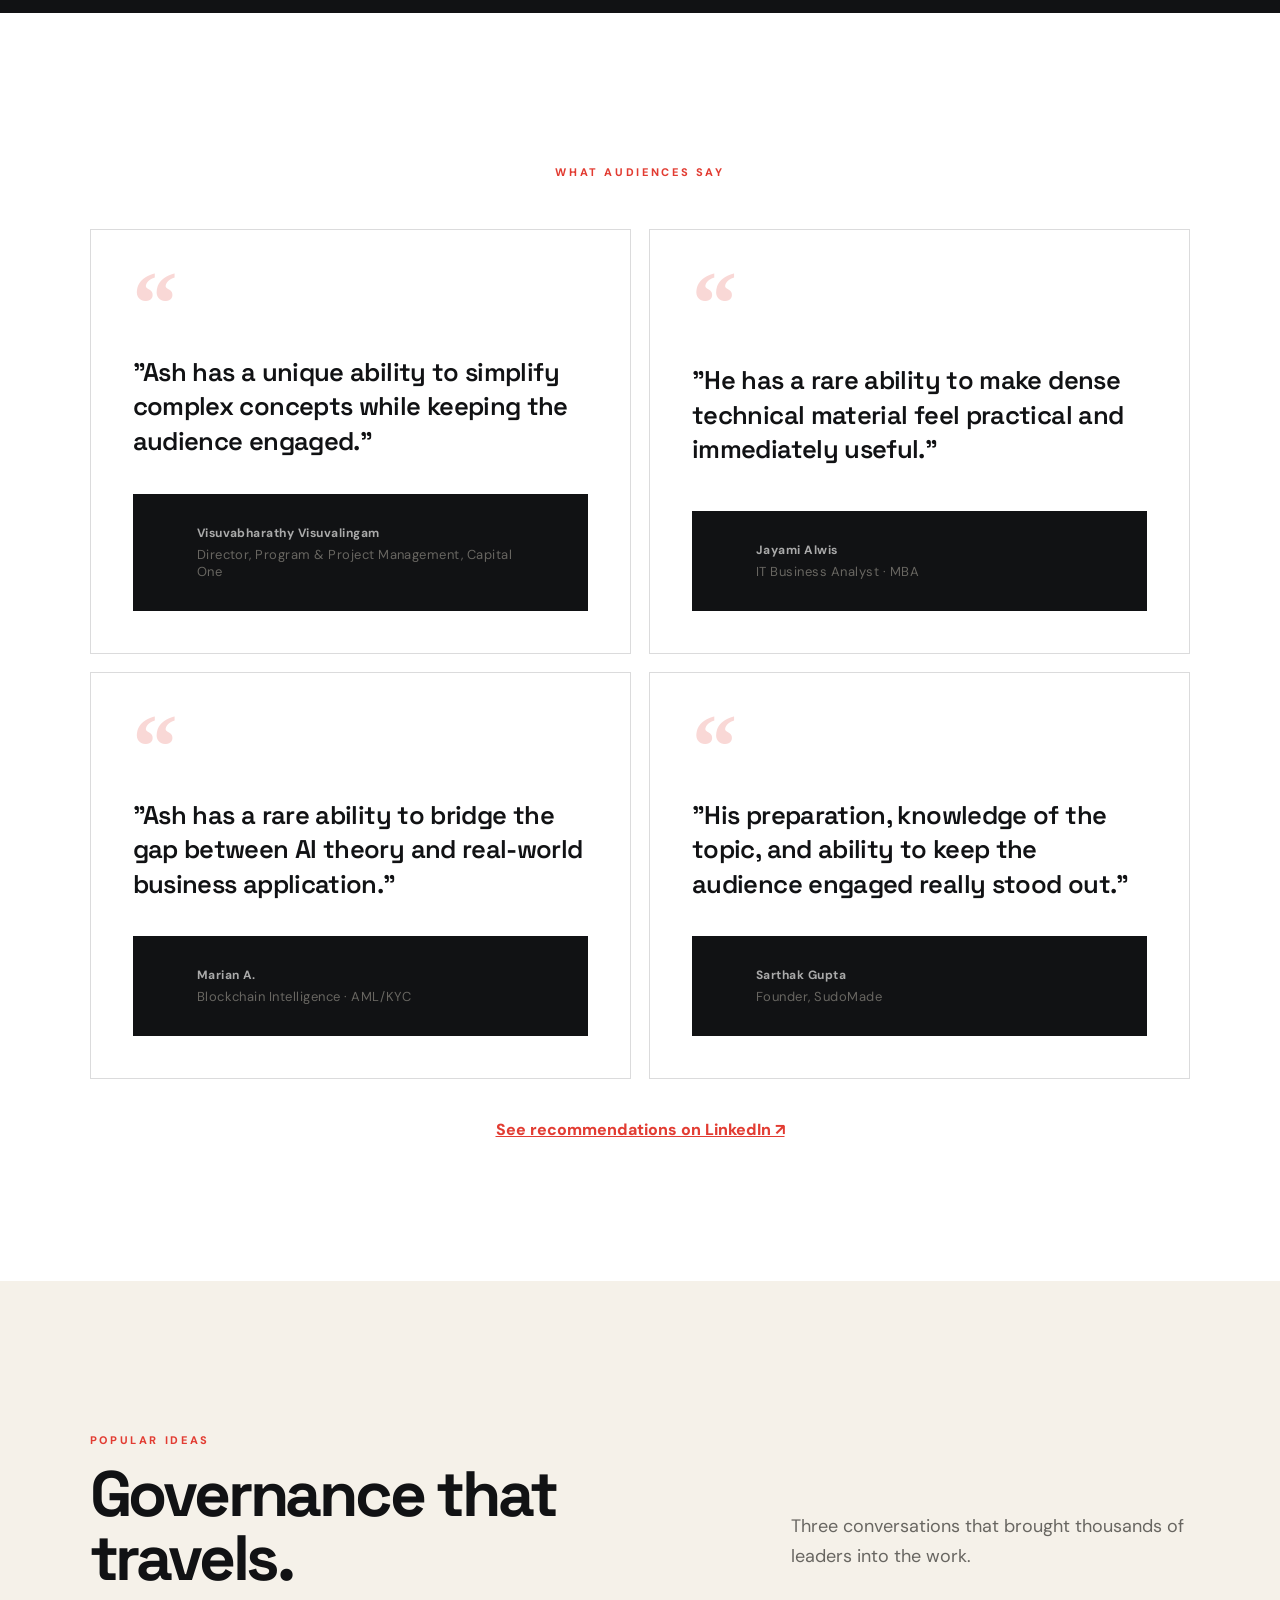
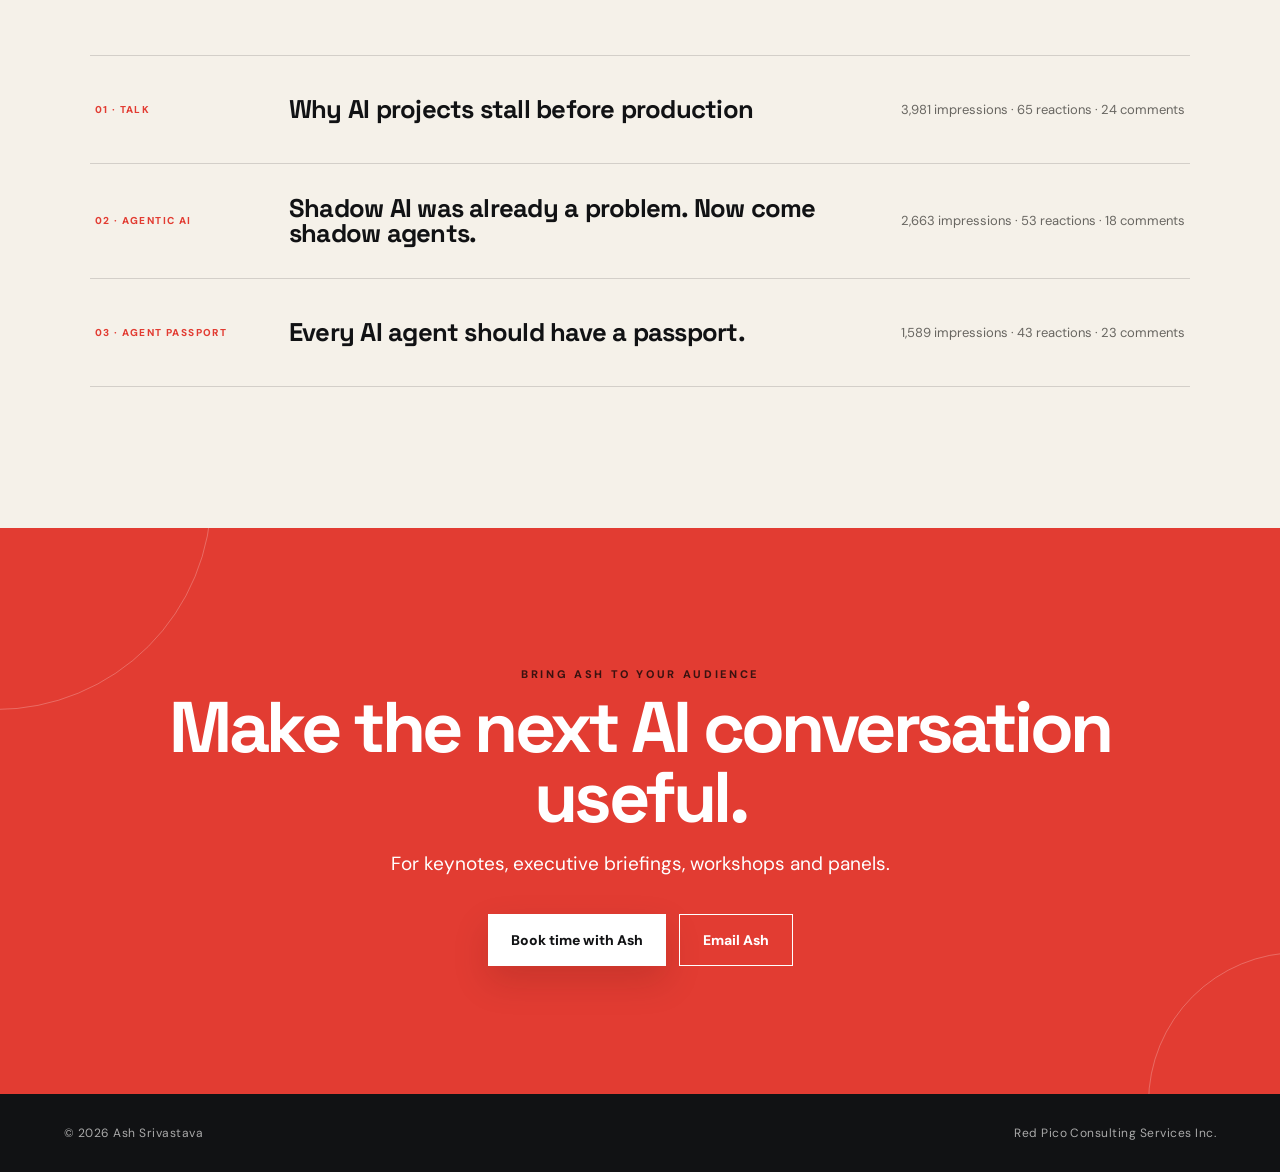
==== commit 8055cb8a: "Add approved Room Zero navigation link" ====
--- a/index.html
+++ b/index.html
@@ -1,5 +1,5 @@
-<!doctype html><html lang="en"><head><meta charset="utf-8"><meta name="viewport" content="width=device-width,initial-scale=1"><title>Ash Srivastava | Data & AI Governance Speaker</title><meta name="description" content="Keynotes, executive briefings and workshops on AI governance, agent accountability and audit-ready AI."><link rel="preconnect" href="https://fonts.googleapis.com"><link rel="preconnect" href="https://fonts.gstatic.com" crossorigin><link href="https://fonts.googleapis.com/css2?family=DM+Sans:wght@400;500;600;700&family=Space+Grotesk:wght@500;600;700&display=swap" rel="stylesheet"><link rel="stylesheet" href="styles-v3.css"></head><body>
-<header class="nav"><a class="brand" href="#top"><span>ASH</span> SRIVASTAVA</a><nav><a href="#talks">Talks</a><a href="#about">About</a><a href="#book" class="nav-cta">Book Ash</a></nav></header>
+<!doctype html><html lang="en"><head><meta charset="utf-8"><meta name="viewport" content="width=device-width,initial-scale=1"><title>Ash Srivastava | Data & AI Governance Speaker</title><meta name="description" content="Keynotes, executive briefings and workshops on AI governance, agent accountability and audit-ready AI."><link rel="preconnect" href="https://fonts.googleapis.com"><link rel="preconnect" href="https://fonts.gstatic.com" crossorigin><link href="https://fonts.googleapis.com/css2?family=DM+Sans:wght@400;500;600;700&family=Space+Grotesk:wght@500;600;700&display=swap" rel="stylesheet"><link rel="stylesheet" href="styles-v3.css"><style>@media(max-width:700px){header nav a.roomzero-nav{display:inline-flex!important;font-size:11px}header nav{gap:12px!important}}</style></head><body>
+<header class="nav"><a class="brand" href="#top"><span>ASH</span> SRIVASTAVA</a><nav><a class="roomzero-nav" href="/roomzero/">Room Zero</a><a href="#talks">Talks</a><a href="#about">About</a><a href="#book" class="nav-cta">Book Ash</a></nav></header>
 <main id="top">
 <section class="hero"><div class="hero-copy"><div class="eyebrow">DATA & AI GOVERNANCE SPEAKER</div><h1>Make AI governance the reason your AI <em>ships.</em></h1><p class="lede">Keynotes and executive briefings for organizations deploying AI agents, facing new regulation, or building governance that holds up in production.</p><div class="actions"><a class="button primary" href="https://theconsultant72.zohobookings.com/4635987000005736002">Book a conversation</a><a class="button secondary" href="#talks">Explore signature talks</a></div><div class="proof"><span>Founder, Red Pico</span><span>Co-author, Audit-Ready AI</span><span>Toronto · Global</span></div></div><div class="portrait"><div class="portrait-frame"><img src="[data-uri]" alt="Ash Srivastava"><div class="portrait-tag"><b>Ash Srivastava</b><span>Data & AI Governance Consultant</span></div></div></div></section>
 <section class="marquee"><span>AI GOVERNANCE</span><i></i><span>AGENT ACCOUNTABILITY</span><i></i><span>AUDIT-READY AI</span><i></i><span>DATA FOUNDATIONS</span></section>
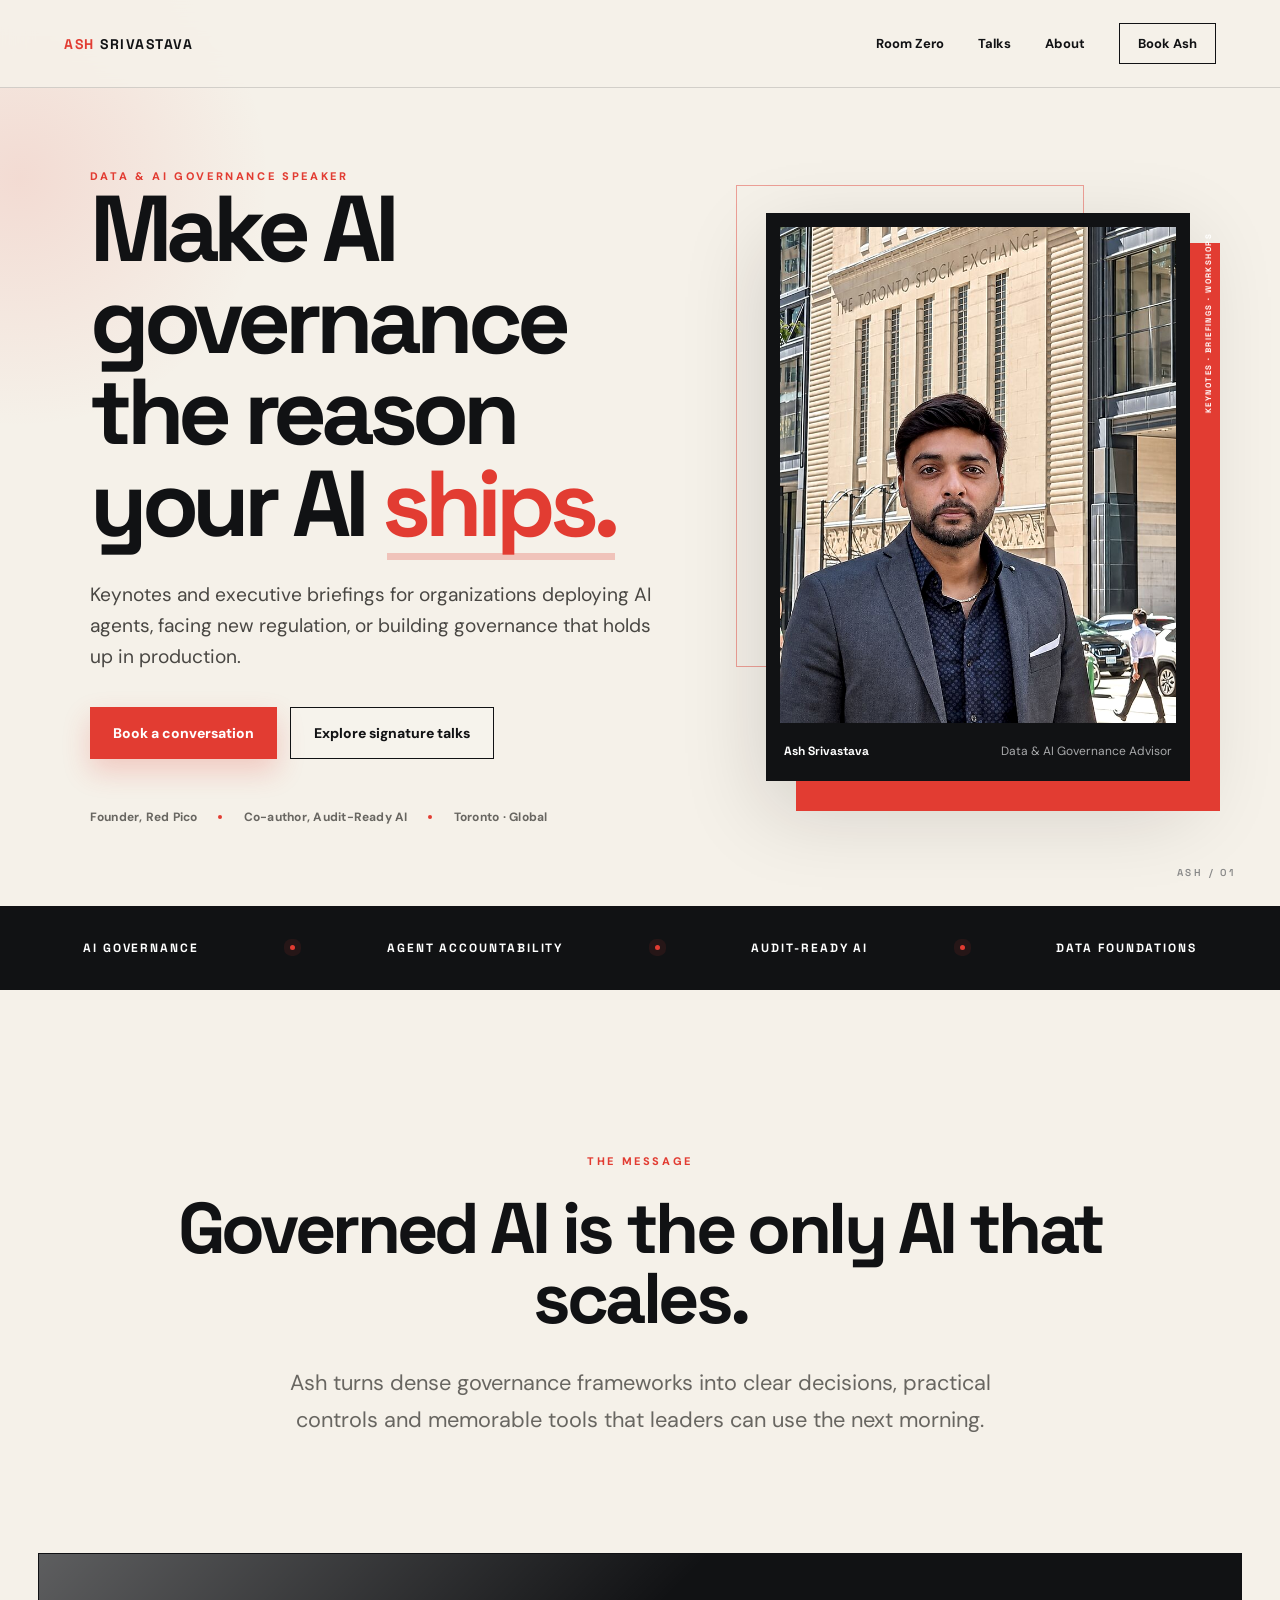
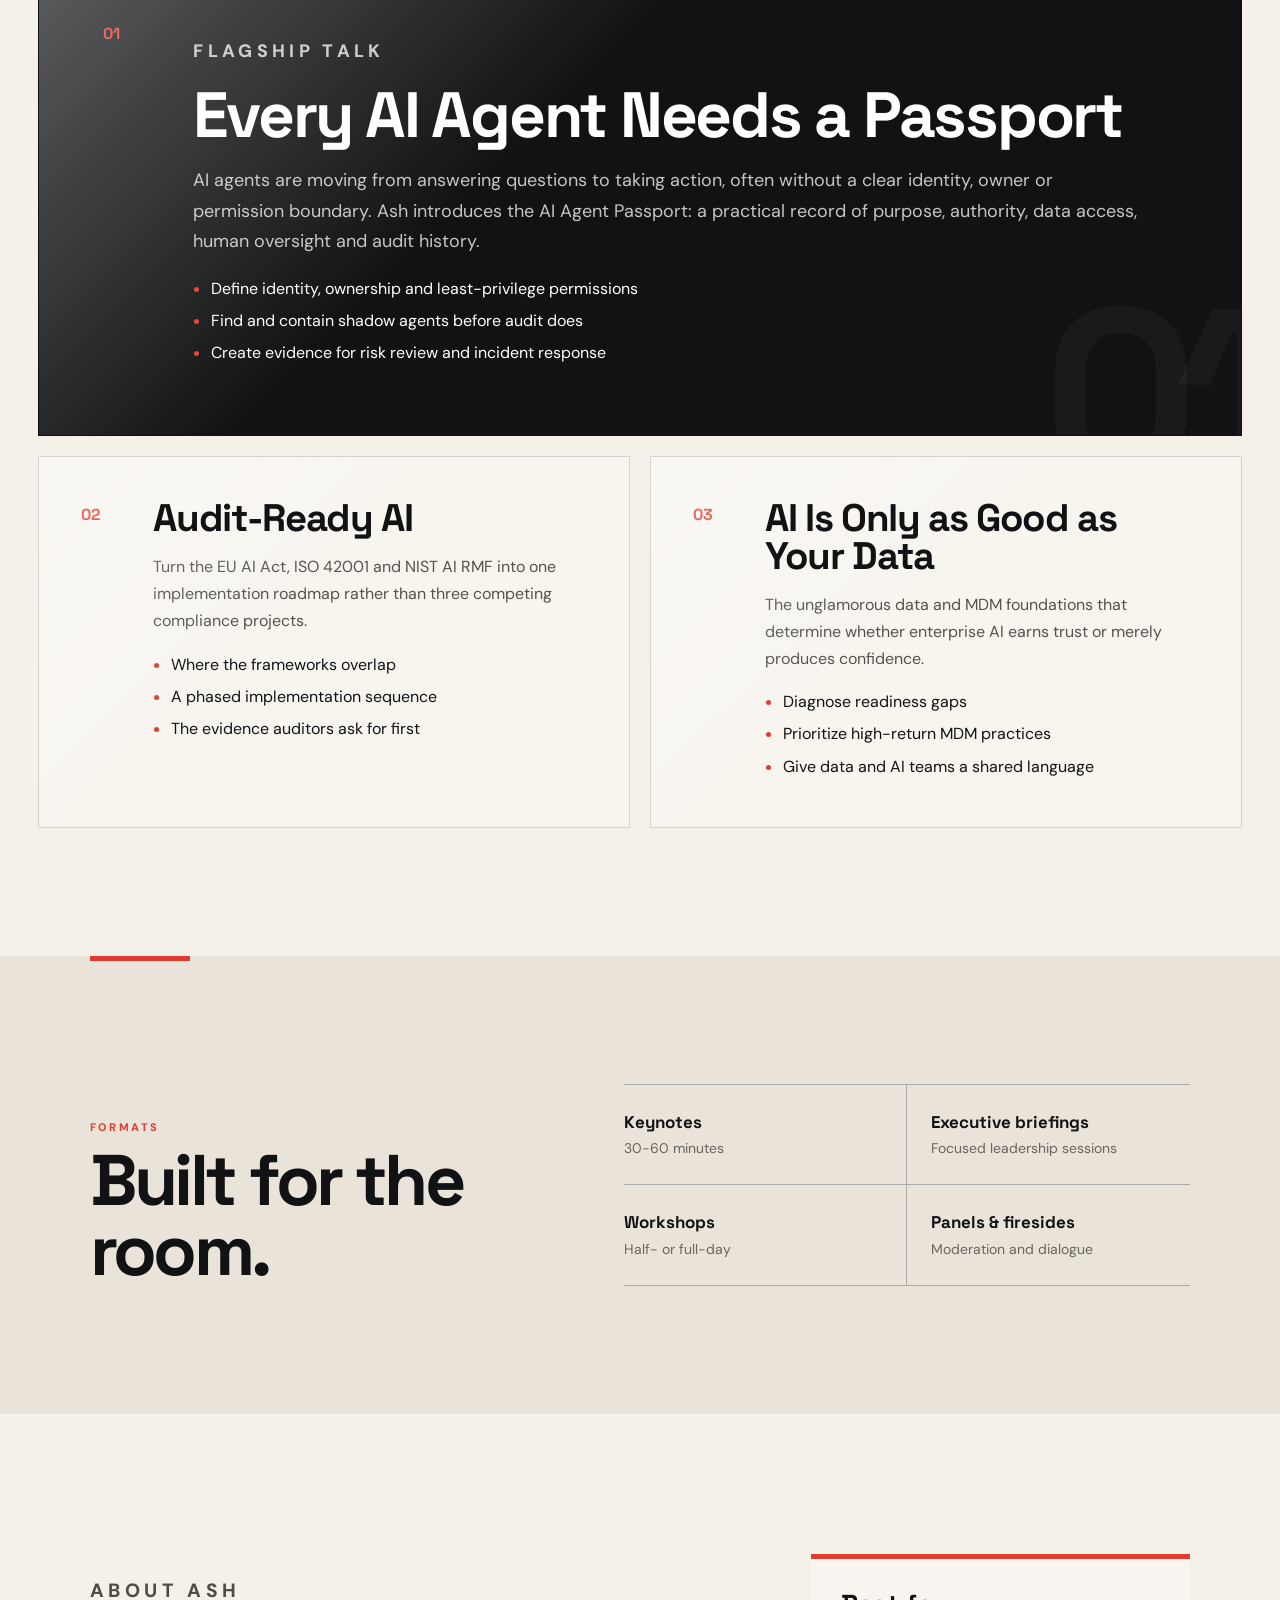
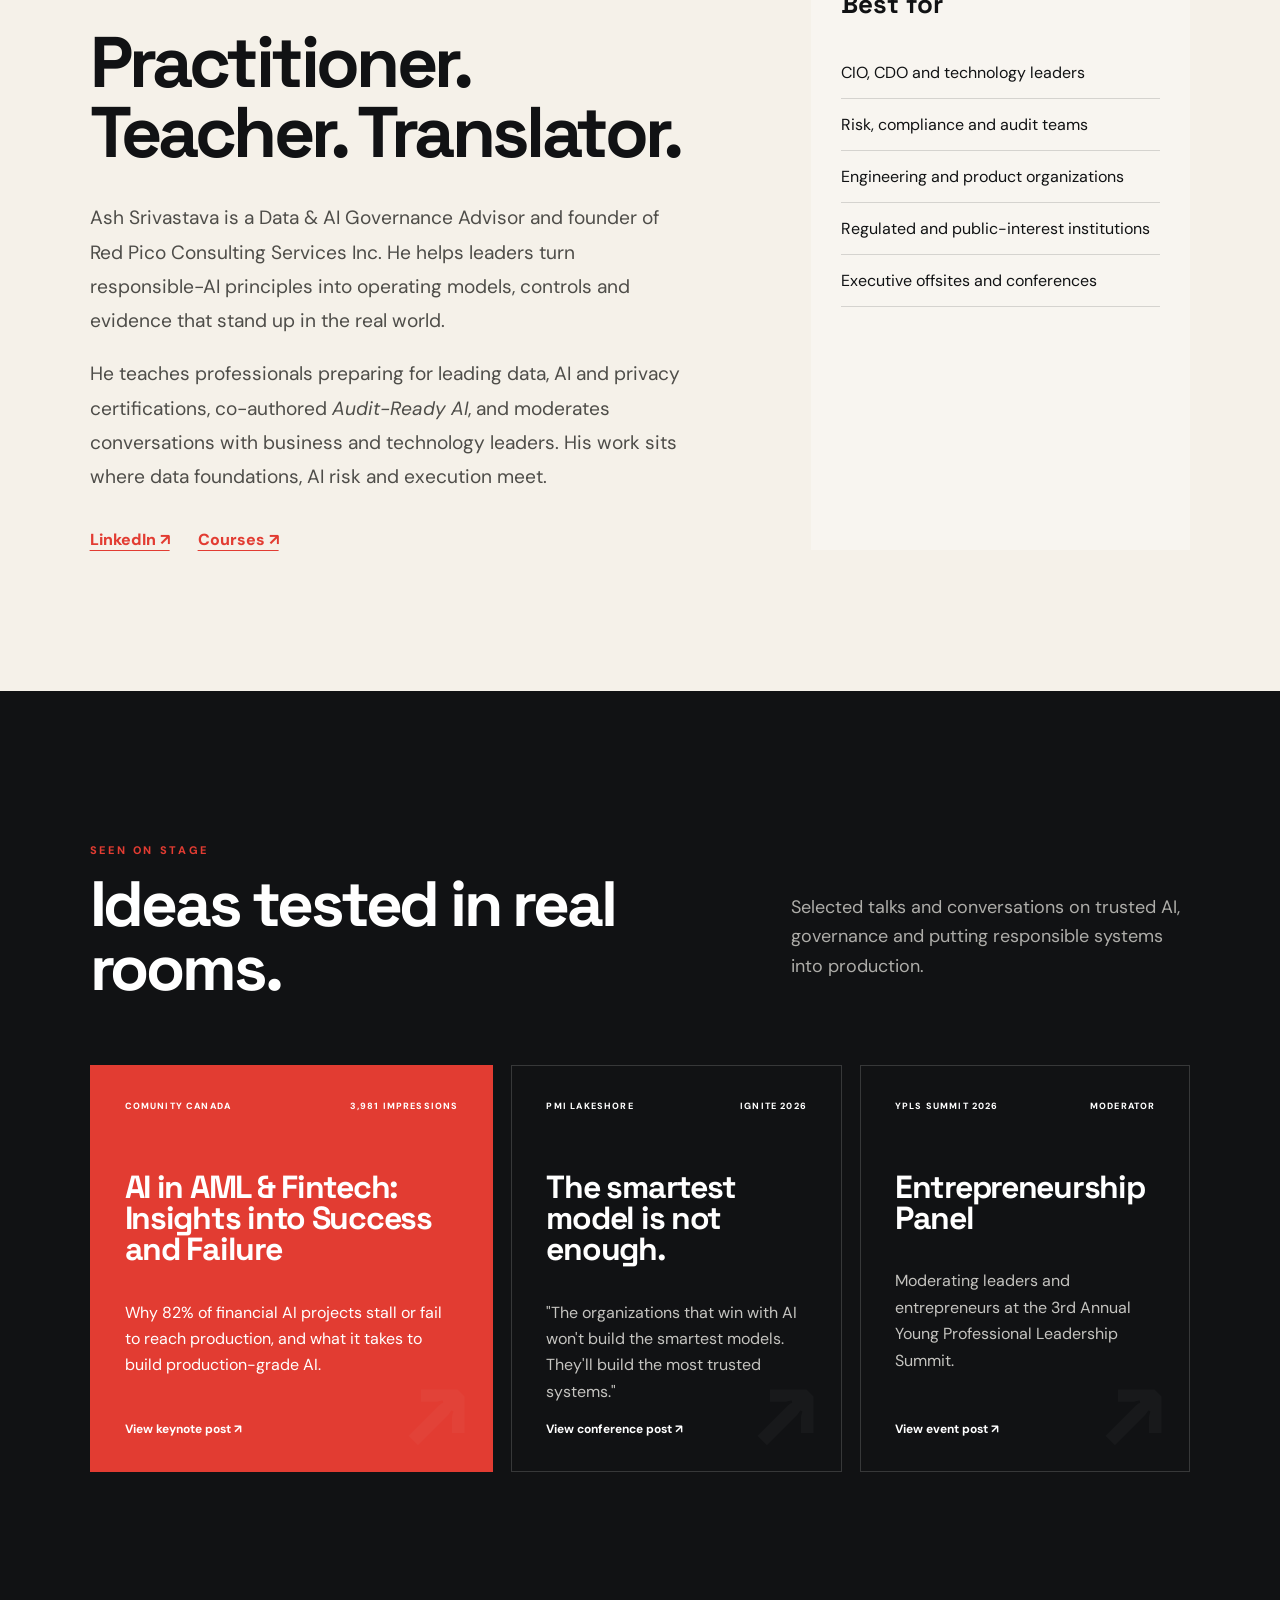
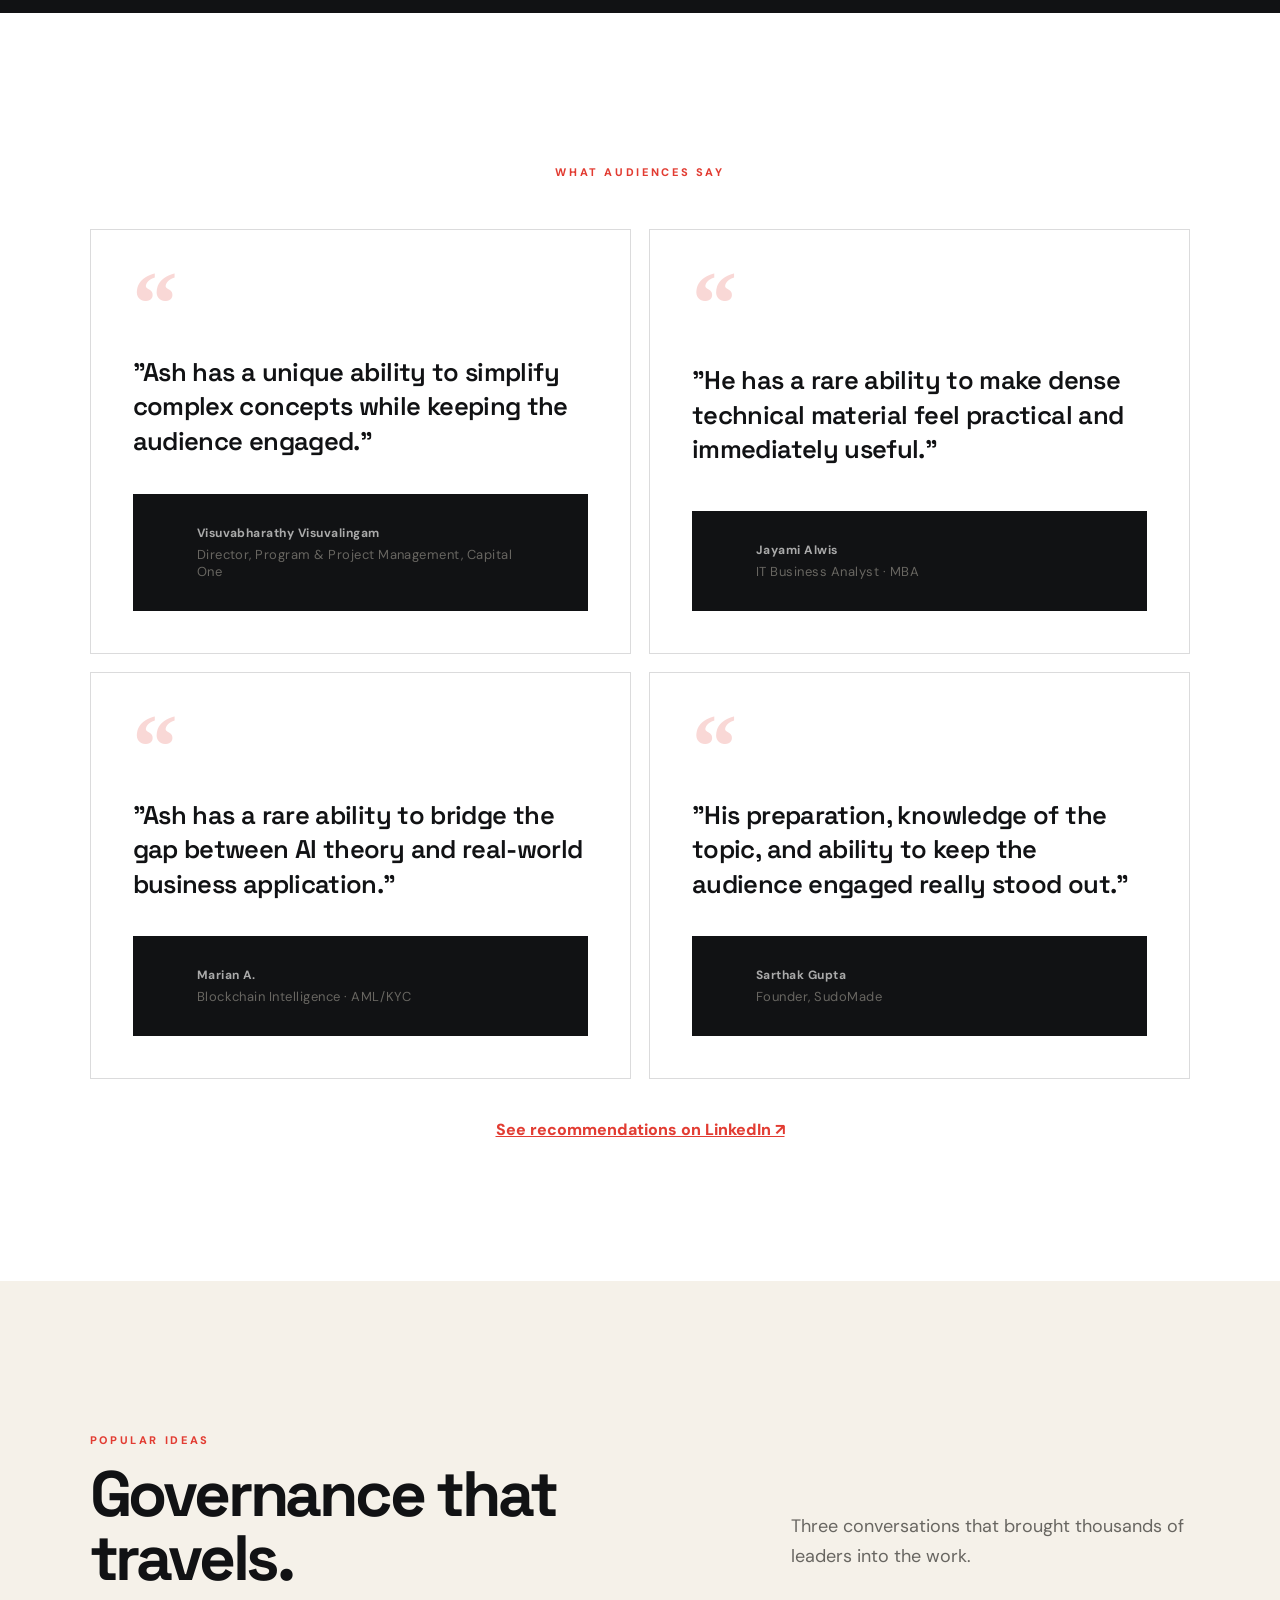
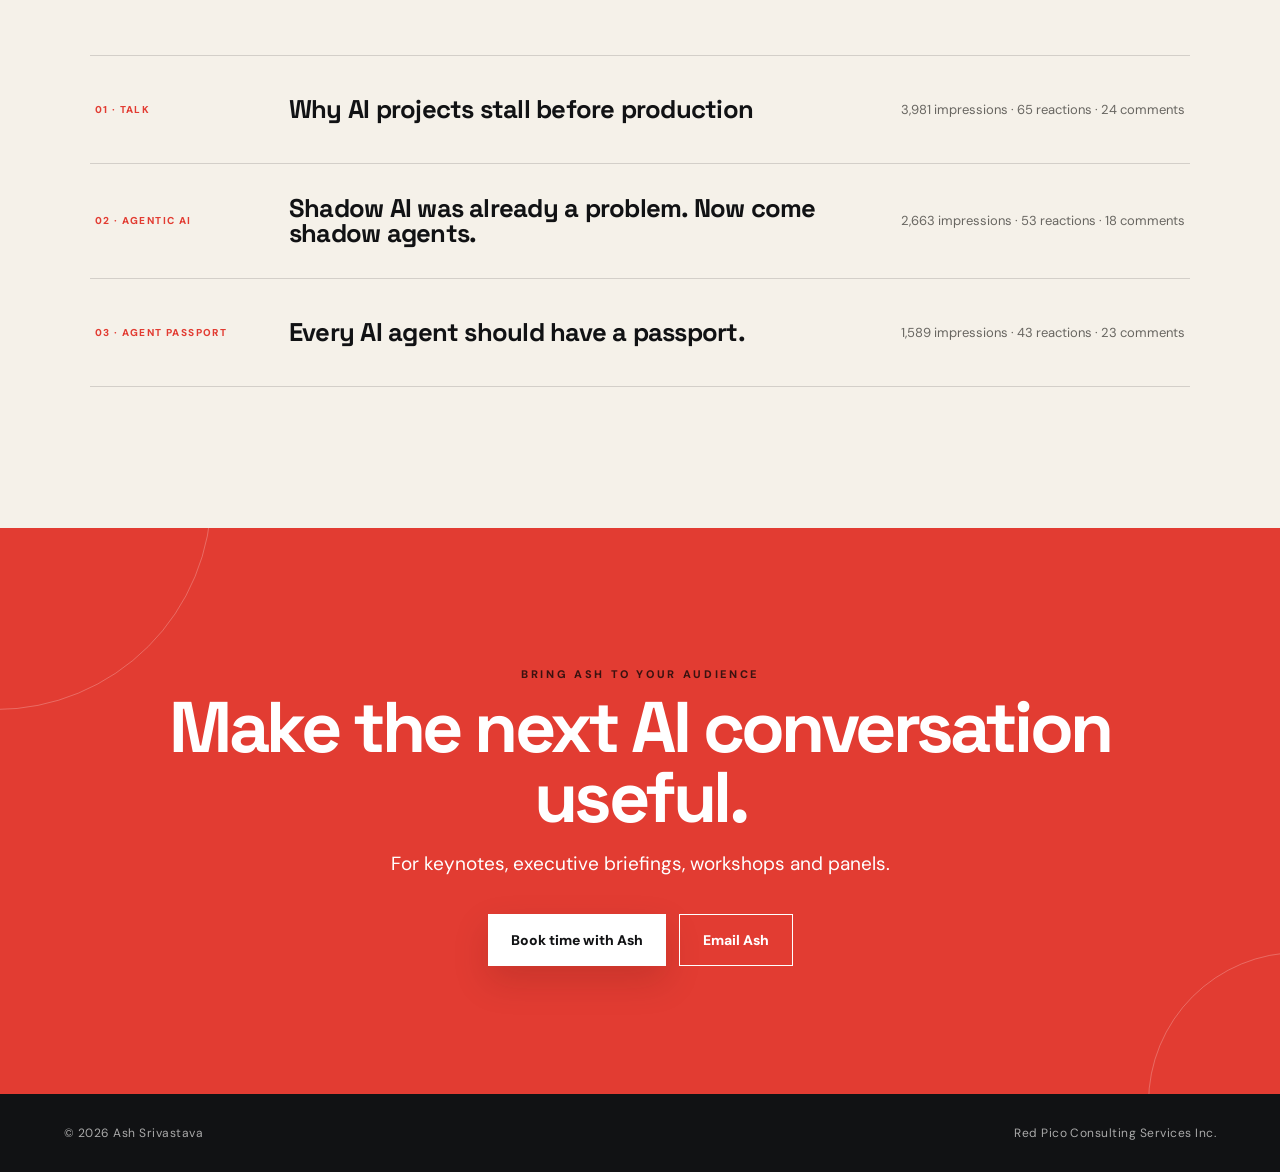
==== commit 0668027a: "Use Advisor in visible page copy" ====
--- a/index.html
+++ b/index.html
@@ -1,14 +1,14 @@
-<!doctype html><html lang="en"><head><meta charset="utf-8"><meta name="viewport" content="width=device-width,initial-scale=1"><title>Ash Srivastava | Data & AI Governance Speaker</title><meta name="description" content="Keynotes, executive briefings and workshops on AI governance, agent accountability and audit-ready AI."><link rel="preconnect" href="https://fonts.googleapis.com"><link rel="preconnect" href="https://fonts.gstatic.com" crossorigin><link href="https://fonts.googleapis.com/css2?family=DM+Sans:wght@400;500;600;700&family=Space+Grotesk:wght@500;600;700&display=swap" rel="stylesheet"><link rel="stylesheet" href="styles-v3.css"><style>@media(max-width:700px){header nav a.roomzero-nav{display:inline-flex!important;font-size:11px}header nav{gap:12px!important}}</style></head><body>
+<!doctype html><html lang="en"><head><meta charset="utf-8"><meta name="viewport" content="width=device-width,initial-scale=1"><title>Ash Srivastava | Data & AI Governance Speaker</title><meta name="description" content="Keynotes, executive briefings and workshops on AI governance, agent accountability and audit-ready AI."><link rel="preconnect" href="https://fonts.googleapis.com"><link rel="preconnect" href="https://fonts.gstatic.com" crossorigin><link href="https://fonts.googleapis.com/css2?family=DM+Sans:wght@400;500;600;700&family=Space+Grotesk:wght@500;600;700&display=swap" rel="stylesheet"><link rel="stylesheet" href="styles-v3.css"><style>@media(max-width:700px){header nav a.roomzero-nav{display:inline-flex!important;font-size:11px}header nav{gap:12px!important}}</style><link rel="canonical" href="https://www.ashsrivastava.com/"><meta property="og:type" content="profile"><meta property="og:title" content="Ash Srivastava | Data &amp; AI Governance Advisor and Speaker"><meta property="og:description" content="Keynotes, executive briefings and workshops on AI governance, agent accountability and audit-ready AI."><meta property="og:url" content="https://www.ashsrivastava.com/"><meta name="twitter:card" content="summary"><meta name="twitter:site" content="@ashtalks"><script type="application/ld+json">{"@context":"https://schema.org","@type":"Person","@id":"https://www.ashsrivastava.com/#ash","name":"Ash Srivastava","alternateName":"Anubhav Srivastava","jobTitle":"Data & AI Governance Advisor","description":"Data & AI Governance Advisor, founder of Red Pico, speaker and podcast host in Mississauga, Ontario.","url":"https://www.ashsrivastava.com/","worksFor":{"@type":"Organization","name":"Red Pico Consulting Services Inc.","url":"https://www.redpico.com"},"knowsAbout":["AI governance","Data governance","EU AI Act","ISO 42001","NIST AI RMF"],"address":{"@type":"PostalAddress","addressLocality":"Mississauga","addressRegion":"ON","addressCountry":"CA"},"sameAs":["https://ca.linkedin.com/in/ashtalks","https://x.com/ashtalks","https://www.youtube.com/@AshTalksData","https://open.spotify.com/show/2hbwZqdw9yghczLMUDaLBB","https://www.quora.com/profile/Ash-Srivastava","https://blog.redpico.com"]}</script></head><body>
 <header class="nav"><a class="brand" href="#top"><span>ASH</span> SRIVASTAVA</a><nav><a class="roomzero-nav" href="/roomzero/">Room Zero</a><a href="#talks">Talks</a><a href="#about">About</a><a href="#book" class="nav-cta">Book Ash</a></nav></header>
 <main id="top">
-<section class="hero"><div class="hero-copy"><div class="eyebrow">DATA & AI GOVERNANCE SPEAKER</div><h1>Make AI governance the reason your AI <em>ships.</em></h1><p class="lede">Keynotes and executive briefings for organizations deploying AI agents, facing new regulation, or building governance that holds up in production.</p><div class="actions"><a class="button primary" href="https://theconsultant72.zohobookings.com/4635987000005736002">Book a conversation</a><a class="button secondary" href="#talks">Explore signature talks</a></div><div class="proof"><span>Founder, Red Pico</span><span>Co-author, Audit-Ready AI</span><span>Toronto · Global</span></div></div><div class="portrait"><div class="portrait-frame"><img src="[data-uri]" alt="Ash Srivastava"><div class="portrait-tag"><b>Ash Srivastava</b><span>Data & AI Governance Consultant</span></div></div></div></section>
+<section class="hero"><div class="hero-copy"><div class="eyebrow">DATA & AI GOVERNANCE SPEAKER</div><h1>Make AI governance the reason your AI <em>ships.</em></h1><p class="lede">Keynotes and executive briefings for organizations deploying AI agents, facing new regulation, or building governance that holds up in production.</p><div class="actions"><a class="button primary" href="https://theconsultant72.zohobookings.com/4635987000005736002">Book a conversation</a><a class="button secondary" href="#talks">Explore signature talks</a></div><div class="proof"><span>Founder, Red Pico</span><span>Co-author, Audit-Ready AI</span><span>Toronto · Global</span></div></div><div class="portrait"><div class="portrait-frame"><img src="[data-uri]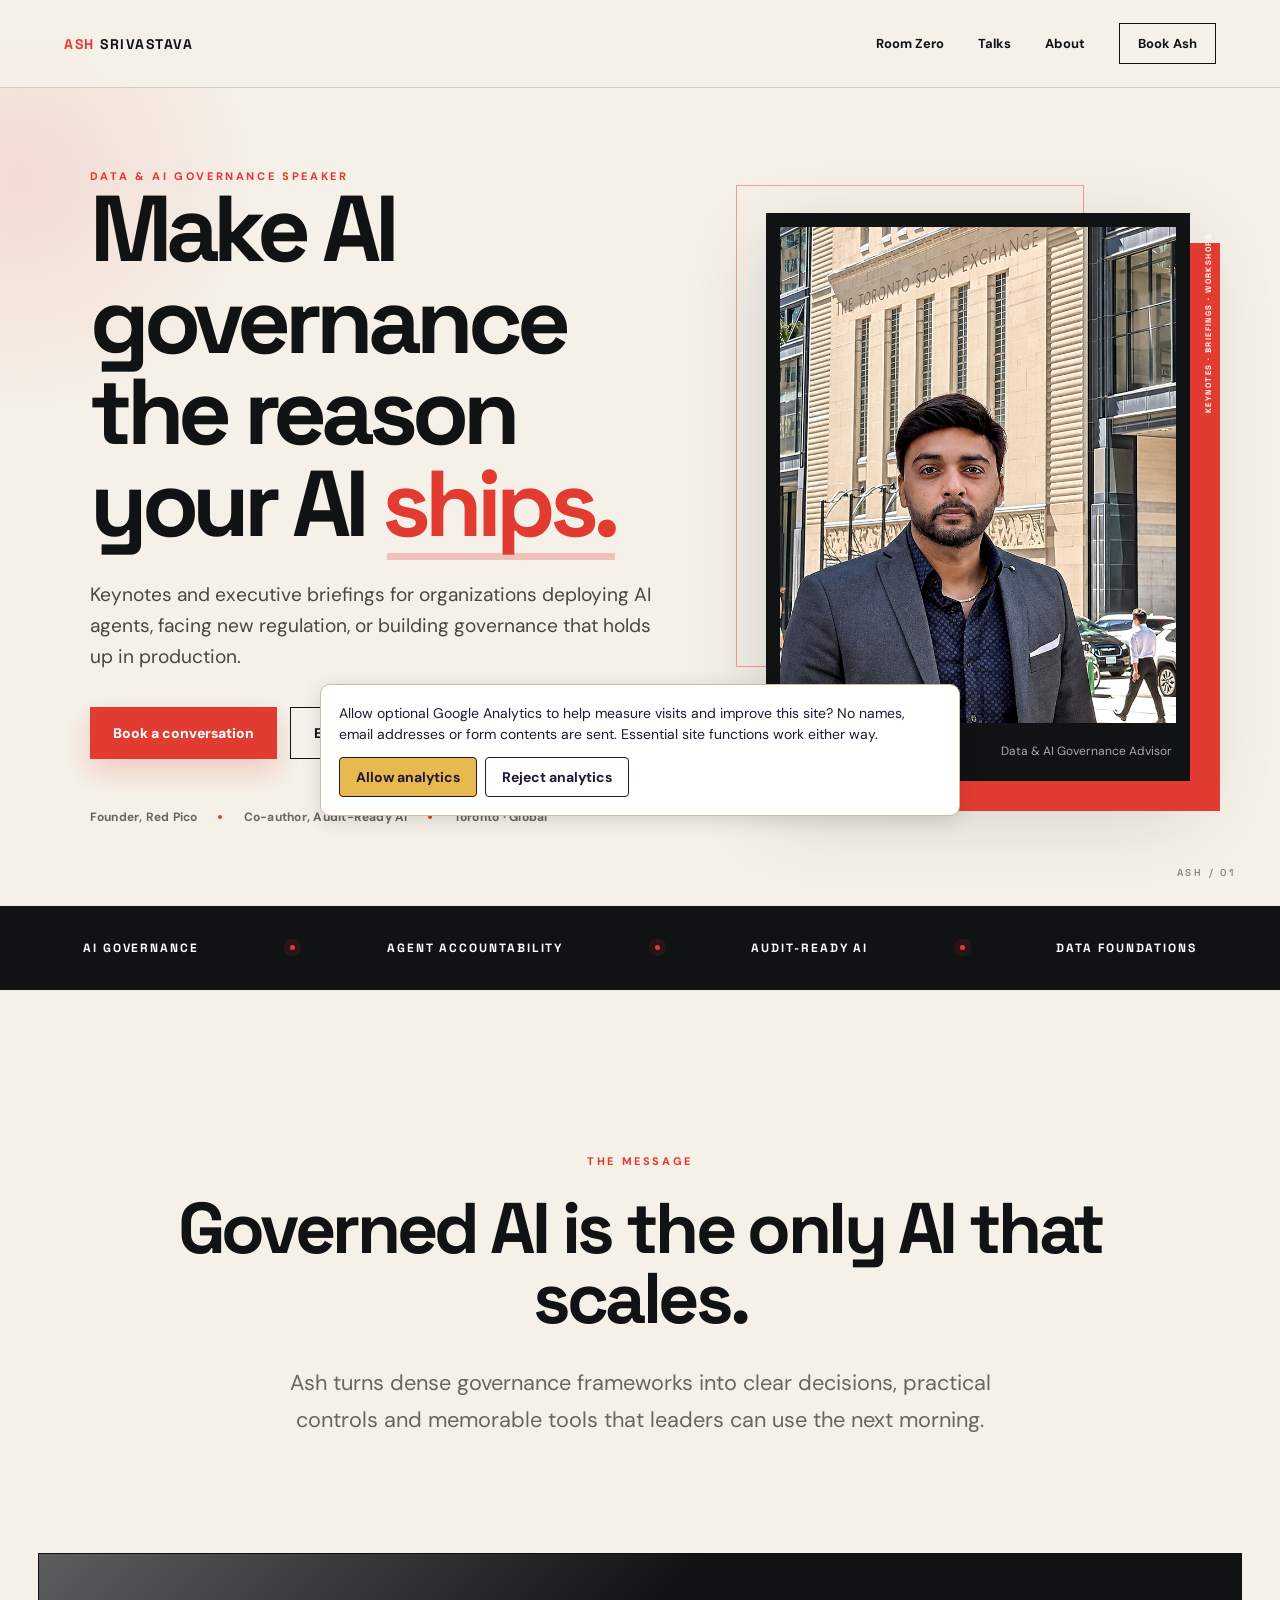
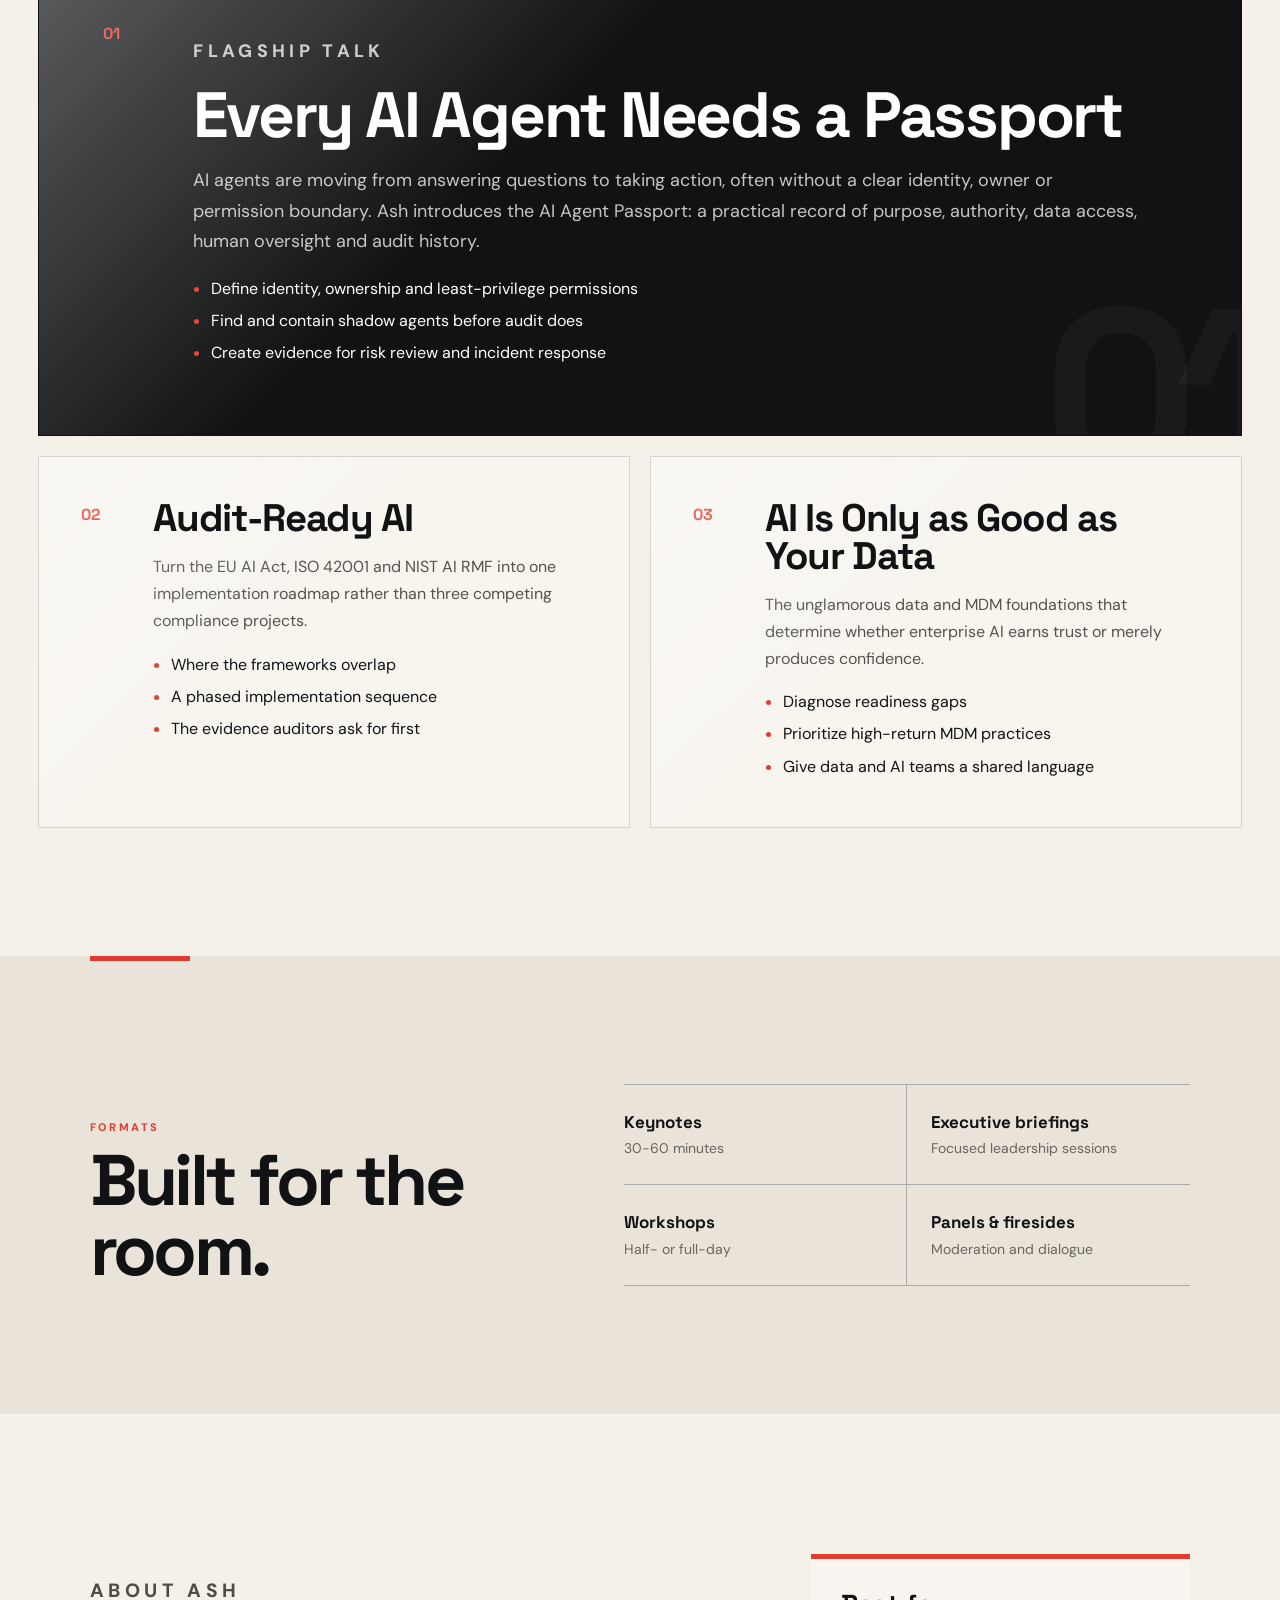
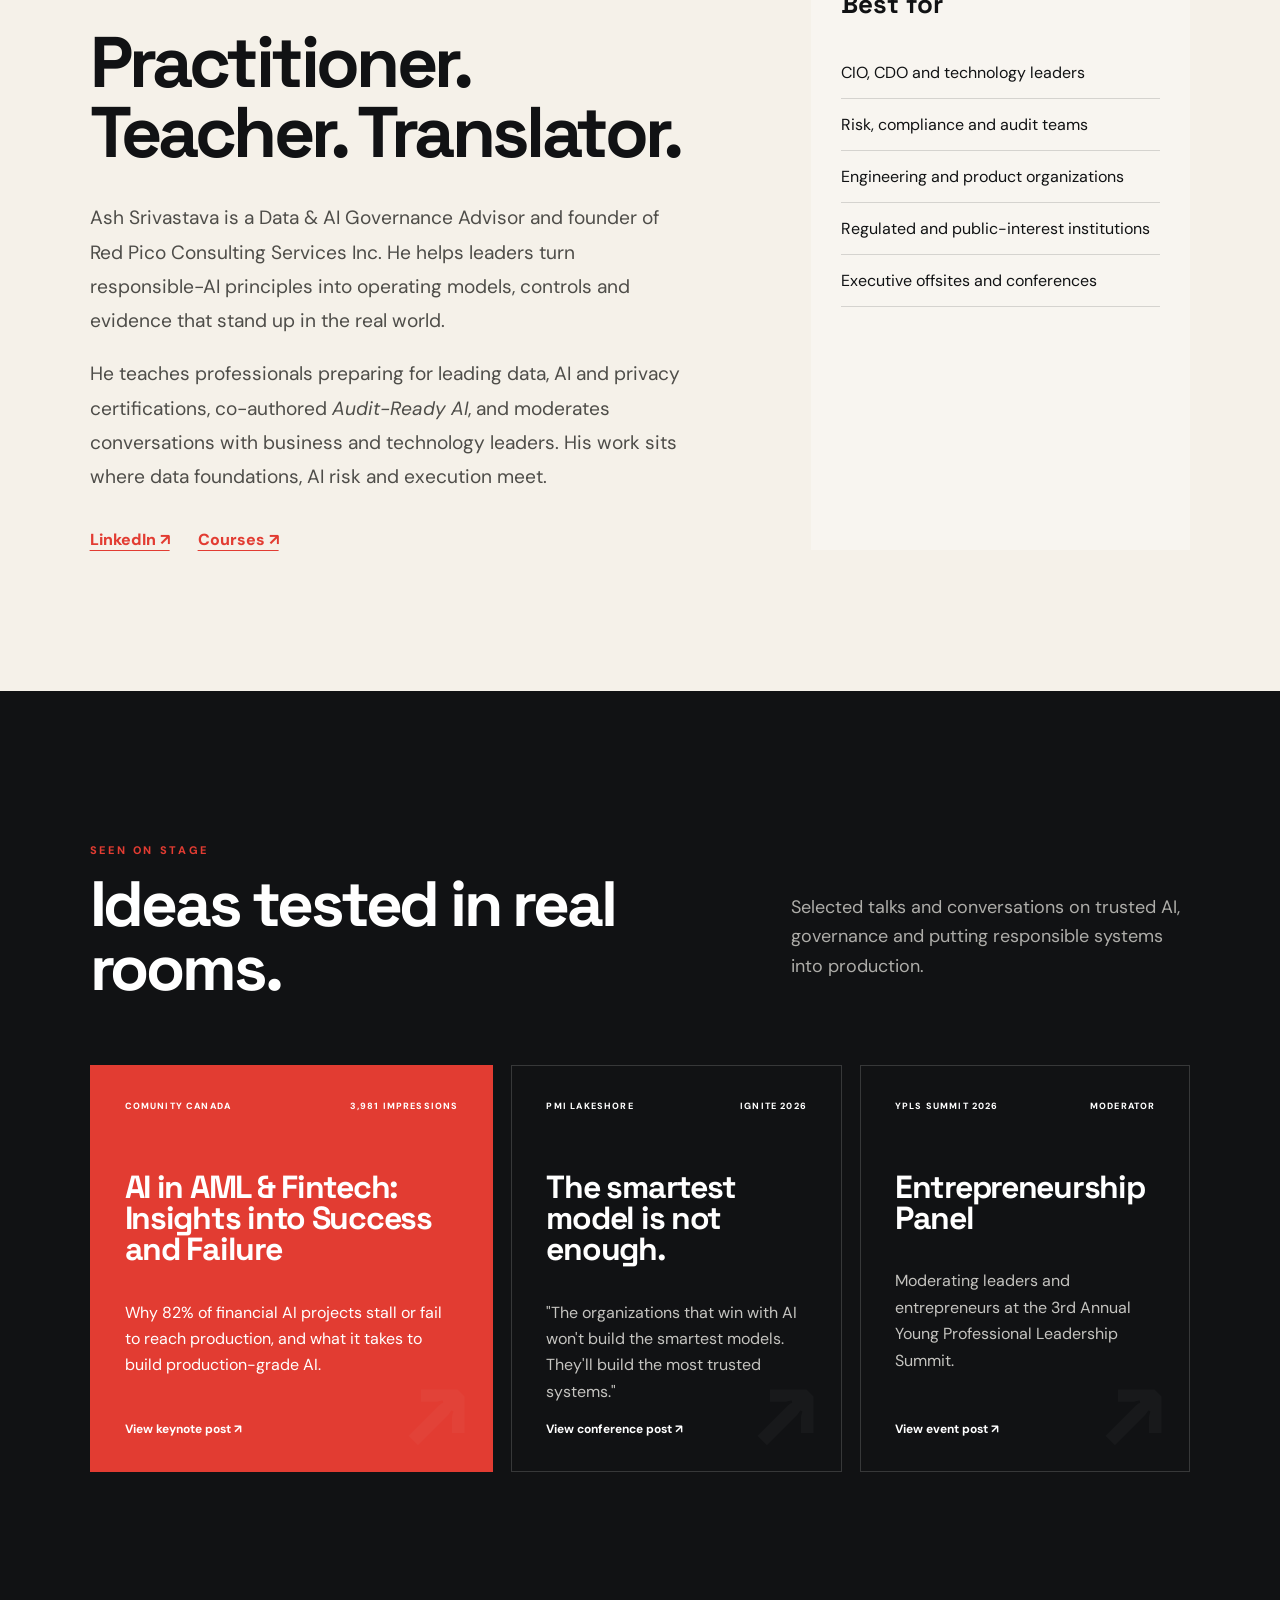
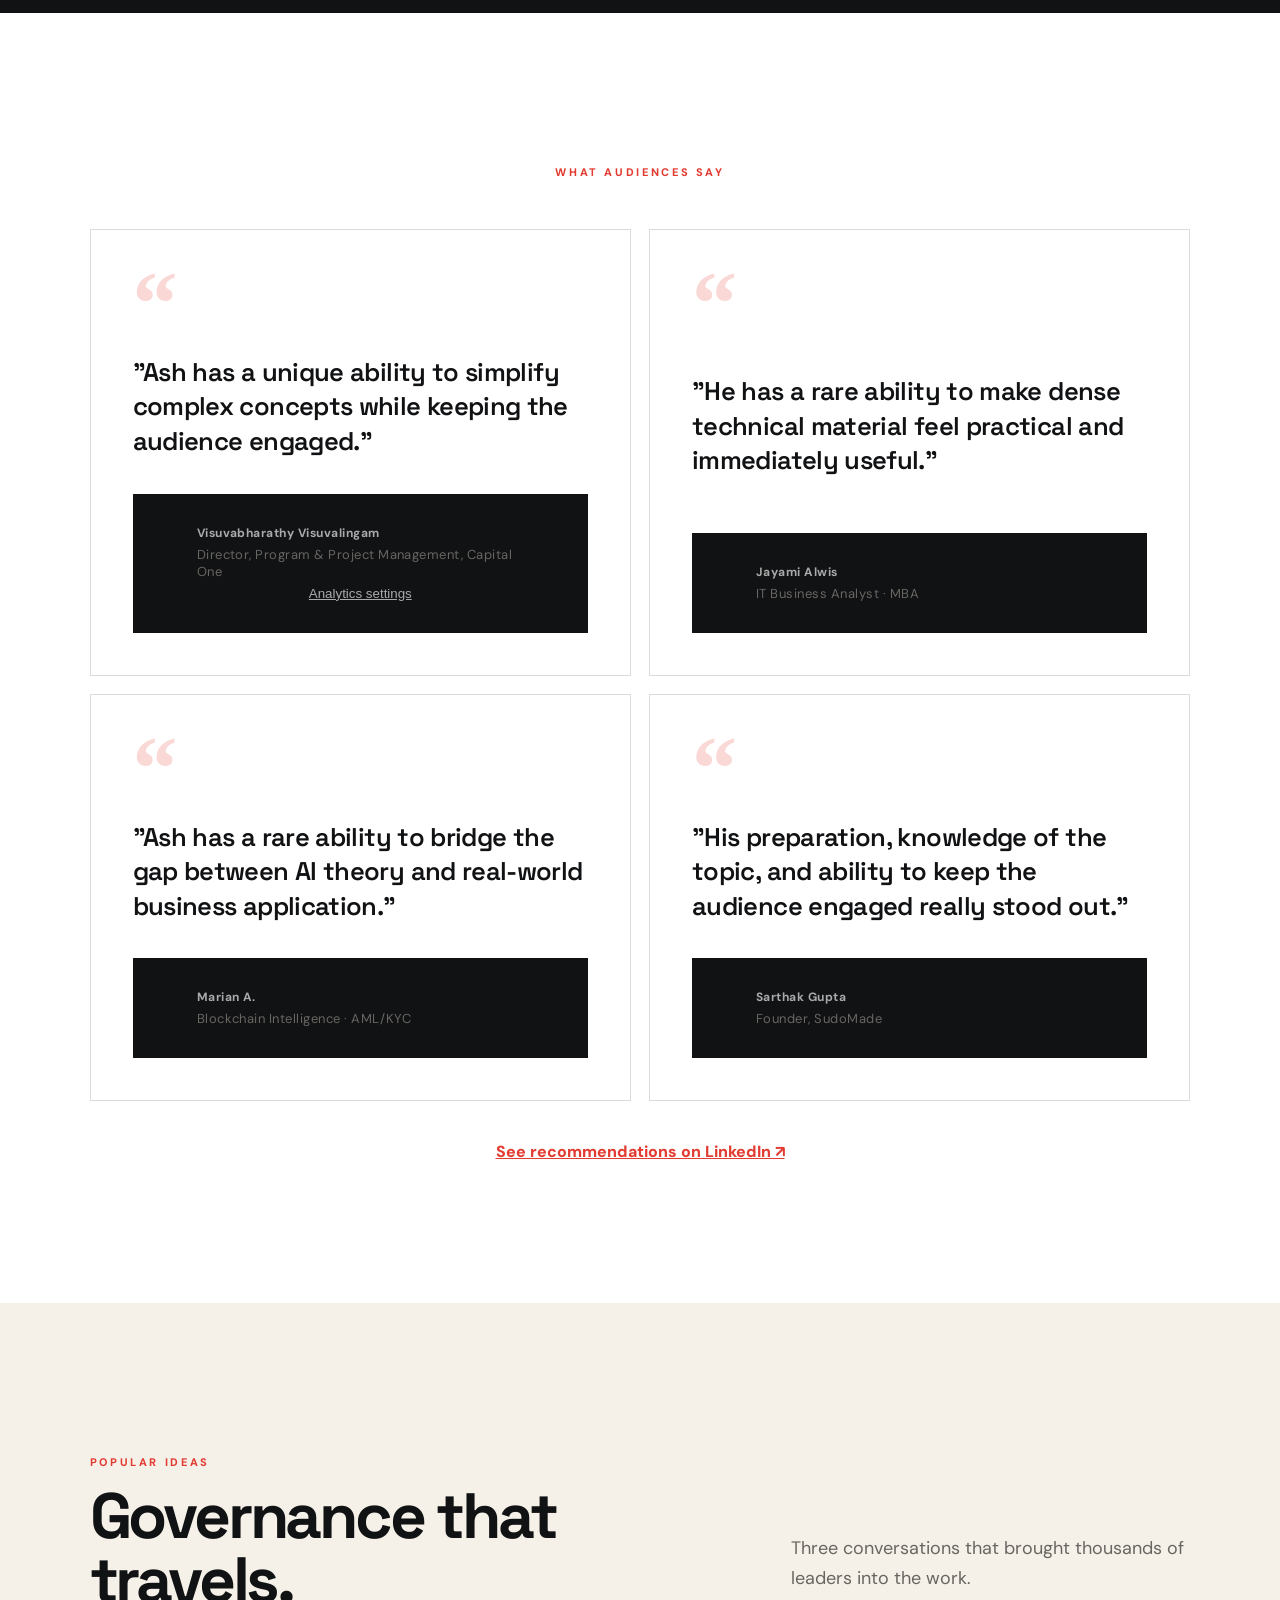
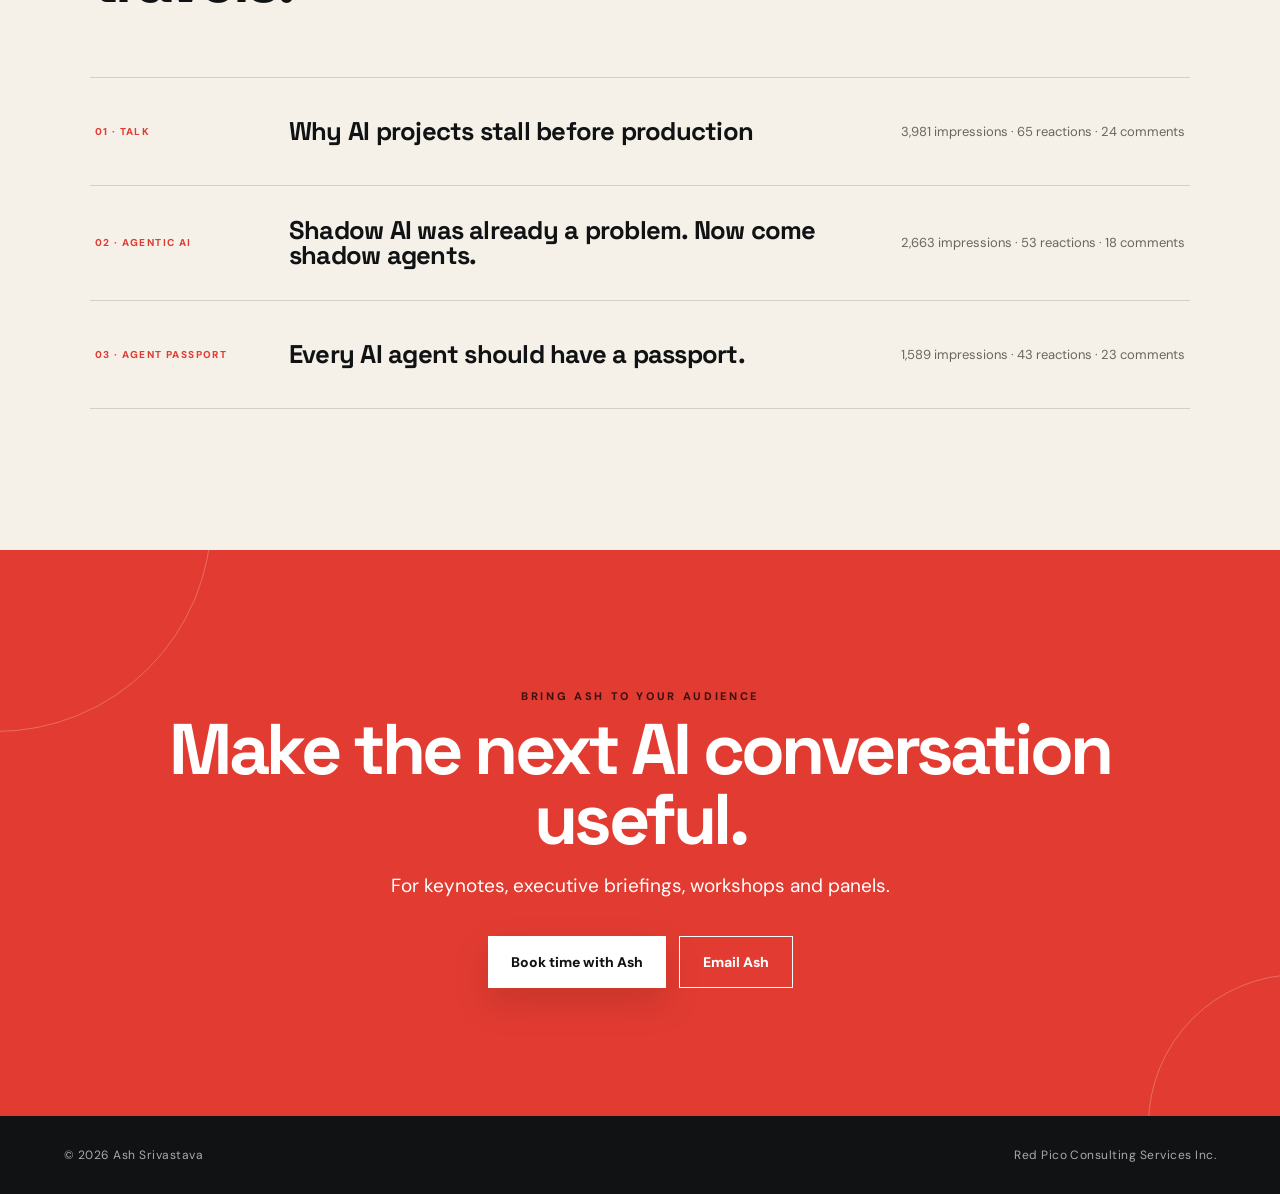
==== commit 8b384c34: "Add Cloudflare Web Analytics + consent-gated GA4" ====
--- a/index.html
+++ b/index.html
@@ -28,4 +28,21 @@
 <a href="https://www.linkedin.com/feed/update/urn:li:activity:7505702432690319360/" target="_blank" rel="noopener"><span>03 · AGENT PASSPORT</span><h3>Every AI agent should have a passport.</h3><p>1,589 impressions · 43 reactions · 23 comments</p></a>
 </div></section>
 <section id="book" class="cta"><p class="kicker">BRING ASH TO YOUR AUDIENCE</p><h2>Make the next AI conversation useful.</h2><p>For keynotes, executive briefings, workshops and panels.</p><div class="actions"><a class="button light" href="https://theconsultant72.zohobookings.com/4635987000005736002">Book time with Ash</a><a class="button outline" href="mailto:ash@redpico.com">Email Ash</a></div></section>
-</main><footer><span>© 2026 Ash Srivastava</span><span>Red Pico Consulting Services Inc.</span></footer></body></html>
+</main><footer><span>© 2026 Ash Srivastava</span><span>Red Pico Consulting Services Inc.</span></footer><script>
+/* Cloudflare Web Analytics (ashsrivastava.com live site) */
+(function(){var s=document.createElement("script");s.defer=true;s.src="https://static.cloudflareinsights.com/beacon.min.js";s.setAttribute("data-cf-beacon",'{"token": "4afd176af6364e479cc283aa7d90b182"}');document.head.appendChild(s);})();
+</script>
+<style>#ash-analytics-choice{position:fixed;bottom:84px;left:16px;right:16px;z-index:1000;max-width:640px;margin:auto;background:#fff;color:#211735;border:1px solid #c9bd9d;border-radius:10px;box-shadow:0 4px 20px #0002;padding:18px;font:14px/1.5 'DM Sans',sans-serif}#ash-analytics-choice p{margin:0 0 12px}#ash-analytics-choice button{padding:10px 16px;margin:0 8px 0 0;border:1px solid #211735;background:#fff;color:#211735;border-radius:4px;font:700 14px 'DM Sans',sans-serif}#ash-analytics-choice button:first-of-type{background:#e7b94e}#ash-analytics-settings{border:0;background:none;color:inherit;text-decoration:underline;cursor:pointer}</style>
+<div id="ash-analytics-choice" role="region" aria-label="Analytics choice" hidden><p>Allow optional Google Analytics to help measure visits and improve this site? No names, email addresses or form contents are sent. Essential site functions work either way.</p><button type="button" data-analytics-consent="yes">Allow analytics</button><button type="button" data-analytics-consent="no">Reject analytics</button></div>
+<script>
+(function(){
+const ID='G-YZ3X5D67PT',KEY='ash-analytics-consent-v1';let loaded=false;const box=document.getElementById('ash-analytics-choice');
+function saved(){try{return localStorage.getItem(KEY)}catch{return null}}
+function enable(){if(loaded)return;loaded=true;window.dataLayer=window.dataLayer||[];window.gtag=function(){dataLayer.push(arguments)};gtag('consent','default',{analytics_storage:'denied',ad_storage:'denied',ad_user_data:'denied',ad_personalization:'denied'});gtag('js',new Date());gtag('consent','update',{analytics_storage:'granted'});const safe=new URL(location.origin+location.pathname);const params=new URLSearchParams(location.search);['utm_source','utm_medium','utm_campaign','utm_content','utm_term'].forEach(k=>{const v=params.get(k);if(v&&/^[a-zA-Z0-9_-]{1,80}$/.test(v))safe.searchParams.set(k,v)});let ref='';try{ref=new URL(document.referrer).origin}catch{};gtag('config',ID,{send_page_view:false,page_location:safe.href,page_referrer:ref,page_title:'Ash Srivastava',allow_google_signals:false,allow_ad_personalization_signals:false});gtag('event','page_view',{page_location:safe.href,page_referrer:ref,page_title:'Ash Srivastava'});const s=document.createElement('script');s.async=true;s.src='https://www.googletagmanager.com/gtag/js?id='+ID;document.head.appendChild(s)}
+function choose(v){try{localStorage.setItem(KEY,v)}catch{};box.hidden=true;if(v==='yes'){window['ga-disable-'+ID]=false;if(loaded)gtag('consent','update',{analytics_storage:'granted'});else enable();}else if(loaded){window['ga-disable-'+ID]=true;gtag('consent','update',{analytics_storage:'denied'});document.cookie.split(';').forEach(c=>{const n=c.split('=')[0].trim();if(n.startsWith('_ga')){document.cookie=n+'=;Max-Age=0;path=/';document.cookie=n+'=;Max-Age=0;path=/;domain='+location.hostname}})}}
+box.querySelectorAll('button').forEach(b=>b.addEventListener('click',()=>choose(b.dataset.analyticsConsent)));
+const settings=document.createElement('button');settings.id='ash-analytics-settings';settings.type='button';settings.textContent='Analytics settings';settings.addEventListener('click',()=>{box.hidden=false});(document.querySelector('footer')||document.body).appendChild(settings);
+if(saved()==='yes')enable();else if(saved()!=='no')box.hidden=false;
+})();
+</script>
+</body></html>
